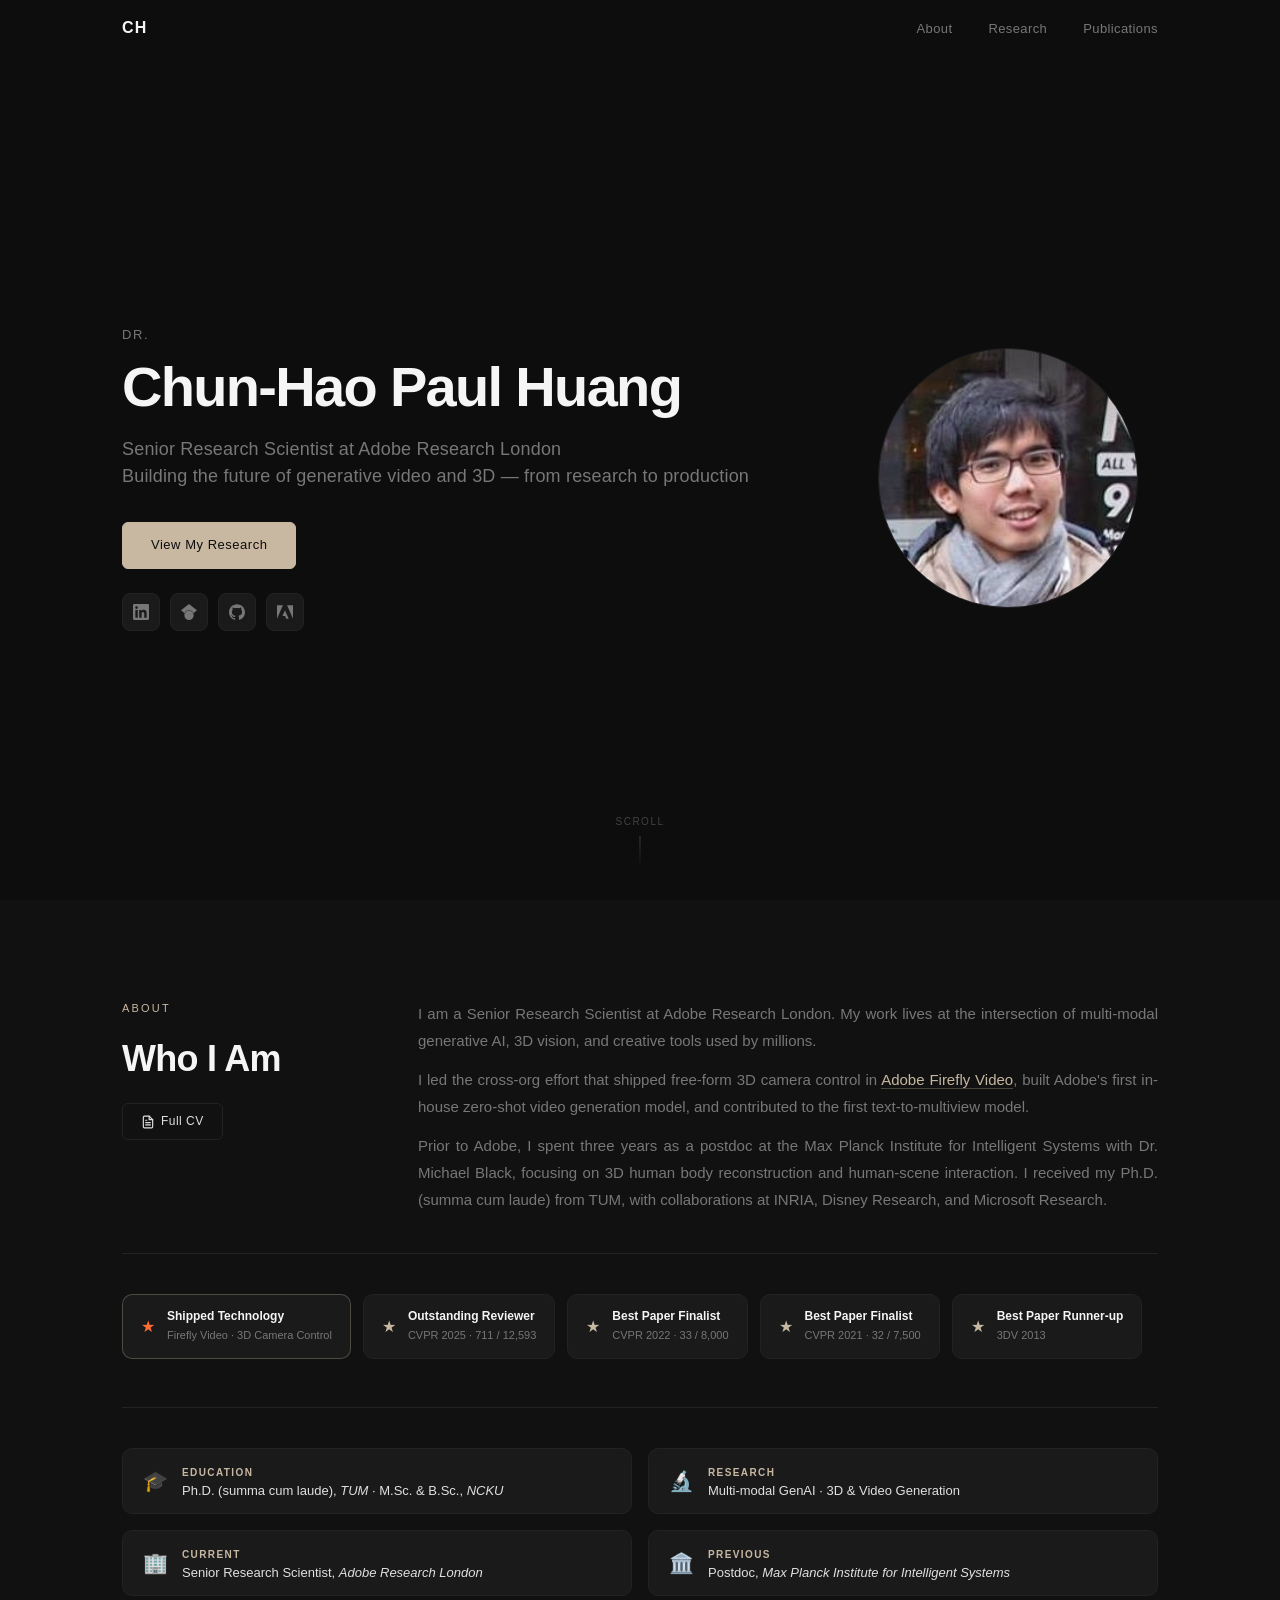
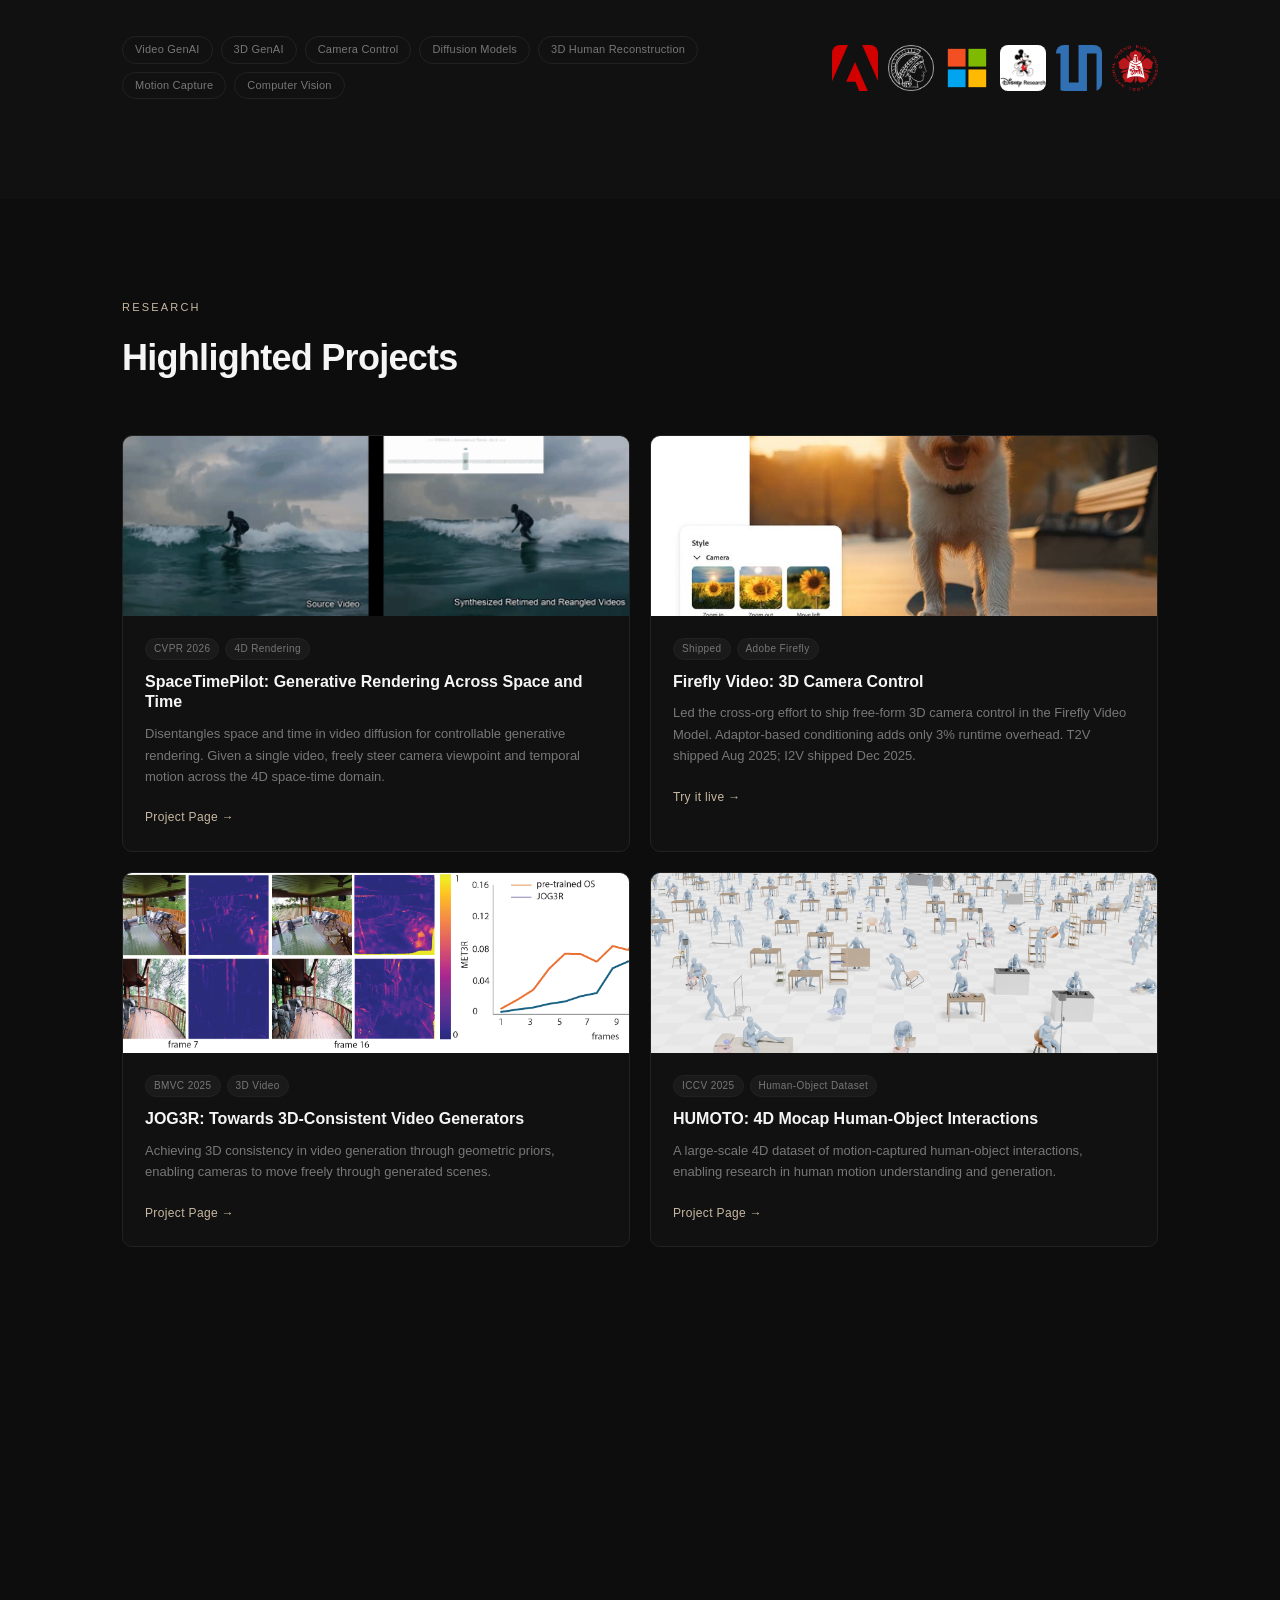
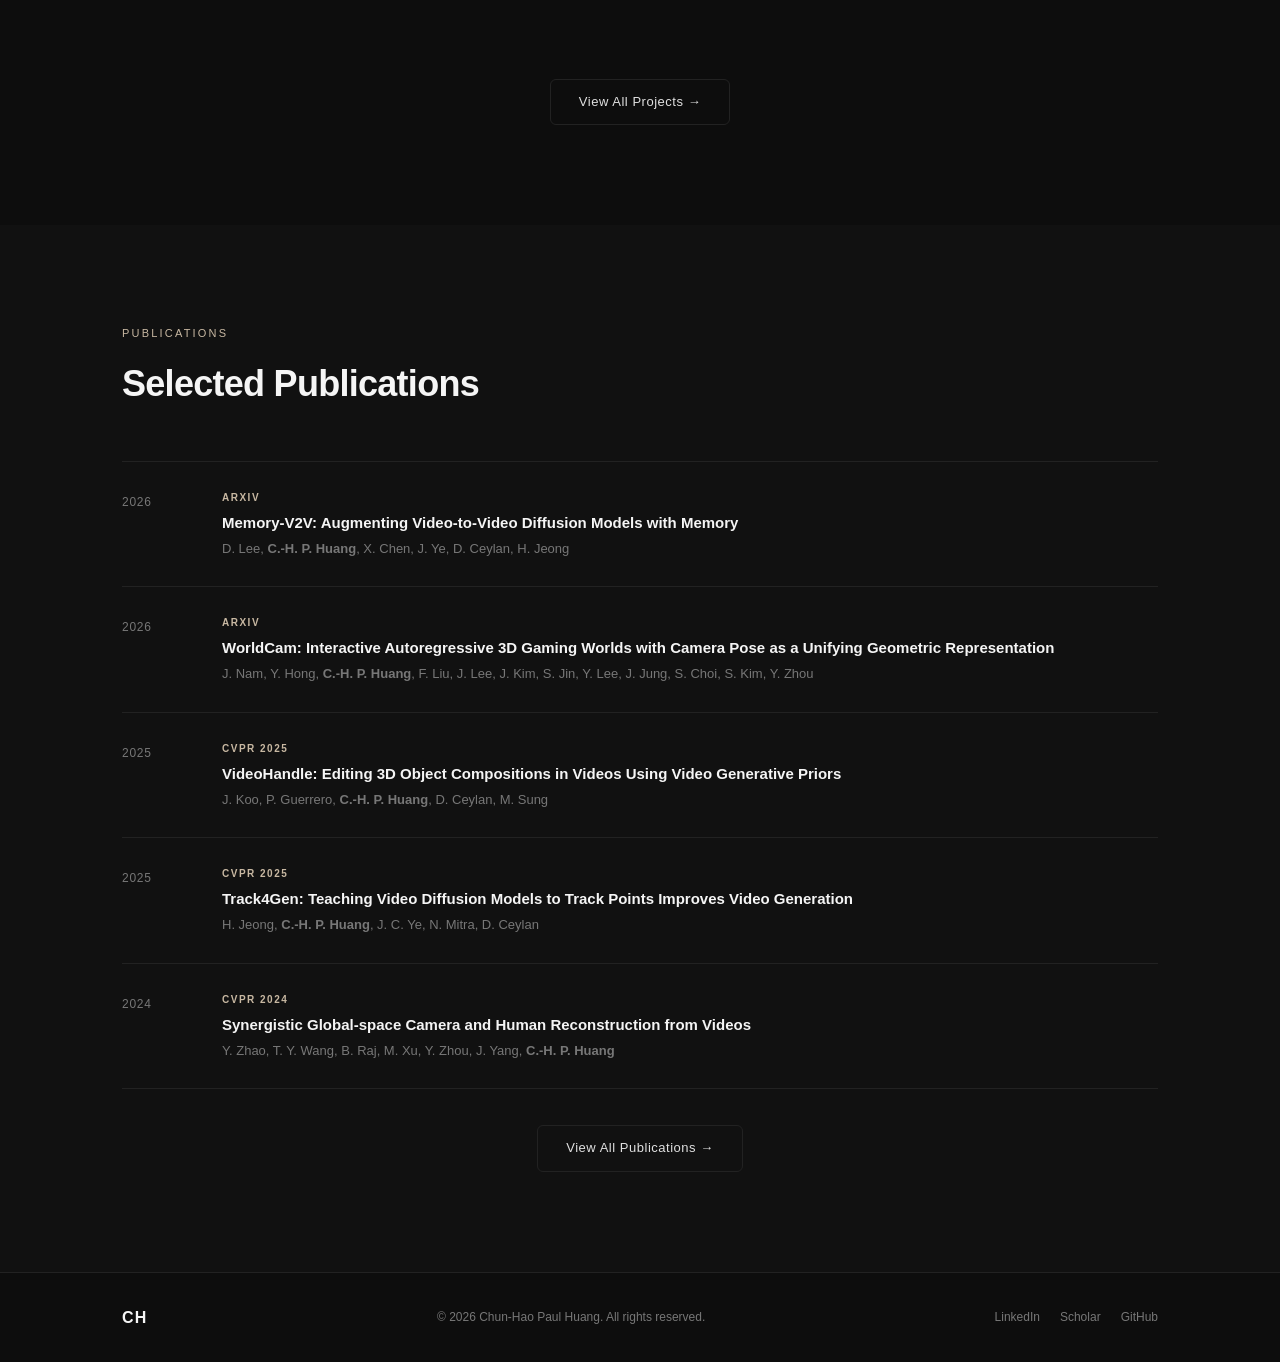
==== index.html @ 66400b54 "Initial commit: personal academic website Static HTML/CSS/JS portfolio site with hero, about, resear" ====
<!DOCTYPE html>
<html lang="en">
<head>
  <meta charset="UTF-8" />
  <meta name="viewport" content="width=device-width, initial-scale=1.0" />
  <title>Dr. Chun-Hao Paul Huang</title>
  <link rel="stylesheet" href="style.css" />
</head>
<body>

  <!-- Navigation -->
  <nav id="navbar">
    <div class="nav-inner">
      <a href="#home" class="nav-logo">CH</a>
      <ul class="nav-links">
        <li><a href="#about">About</a></li>
        <li><a href="#research">Research</a></li>
        <li><a href="#publications">Publications</a></li>
      </ul>
      <button class="nav-toggle" aria-label="Toggle menu">&#9776;</button>
    </div>
  </nav>

  <!-- Hero -->
  <section id="home" class="hero">
    <div class="hero-content">
      <p class="hero-eyebrow">Dr.</p>
      <h1 class="hero-name">Chun-Hao Paul Huang</h1>
      <p class="hero-tagline">Senior Research Scientist at Adobe Research London<br>Building the future of generative video and 3D — from research to production</p>
      <div class="hero-actions">
        <a href="#research" class="btn btn-primary">View My Research</a>
      </div>
      <div class="hero-social">
        <a href="https://www.linkedin.com/in/paulchhuang/" target="_blank" class="social-btn" aria-label="LinkedIn">
          <svg viewBox="0 0 24 24" fill="currentColor" width="16" height="16"><path d="M20.447 20.452h-3.554v-5.569c0-1.328-.027-3.037-1.852-3.037-1.853 0-2.136 1.445-2.136 2.939v5.667H9.351V9h3.414v1.561h.046c.477-.9 1.637-1.85 3.37-1.85 3.601 0 4.267 2.37 4.267 5.455v6.286zM5.337 7.433a2.062 2.062 0 01-2.063-2.065 2.064 2.064 0 112.063 2.065zm1.782 13.019H3.555V9h3.564v11.452zM22.225 0H1.771C.792 0 0 .774 0 1.729v20.542C0 23.227.792 24 1.771 24h20.451C23.2 24 24 23.227 24 22.271V1.729C24 .774 23.2 0 22.222 0h.003z"/></svg>
        </a>
        <a href="https://scholar.google.com/citations?user=LphRgywAAAAJ&hl=en" target="_blank" class="social-btn" aria-label="Google Scholar">
          <svg viewBox="0 0 24 24" fill="currentColor" width="16" height="16"><path d="M5.242 13.769L0 9.5 12 0l12 9.5-5.242 4.269C17.548 11.249 14.978 9.5 12 9.5c-2.977 0-5.548 1.748-6.758 4.269zM12 10a7 7 0 100 14 7 7 0 000-14z"/></svg>
        </a>
        <a href="https://github.com/paulchhuang" target="_blank" class="social-btn" aria-label="GitHub">
          <svg viewBox="0 0 24 24" fill="currentColor" width="16" height="16"><path d="M12 .297c-6.63 0-12 5.373-12 12 0 5.303 3.438 9.8 8.205 11.385.6.113.82-.258.82-.577 0-.285-.01-1.04-.015-2.04-3.338.724-4.042-1.61-4.042-1.61C4.422 18.07 3.633 17.7 3.633 17.7c-1.087-.744.084-.729.084-.729 1.205.084 1.838 1.236 1.838 1.236 1.07 1.835 2.809 1.305 3.495.998.108-.776.417-1.305.76-1.605-2.665-.3-5.466-1.332-5.466-5.93 0-1.31.465-2.38 1.235-3.22-.135-.303-.54-1.523.105-3.176 0 0 1.005-.322 3.3 1.23.96-.267 1.98-.399 3-.405 1.02.006 2.04.138 3 .405 2.28-1.552 3.285-1.23 3.285-1.23.645 1.653.24 2.873.12 3.176.765.84 1.23 1.91 1.23 3.22 0 4.61-2.805 5.625-5.475 5.92.42.36.81 1.096.81 2.22 0 1.606-.015 2.896-.015 3.286 0 .315.21.69.825.57C20.565 22.092 24 17.592 24 12.297c0-6.627-5.373-12-12-12"/></svg>
        </a>
        <a href="https://research.adobe.com/person/paulchhuang/" target="_blank" class="social-btn" aria-label="Adobe Research">
          <svg viewBox="26 64 460 384" fill="currentColor" width="16" height="16"><path d="M26 64.3v383.3l170.6-383.3zm289.4 0 170.6 383.3V64.3zm-59.4 141.9h-.001l-74.77 164.8h78.56l30.65 76.7h72.87z"/></svg>
        </a>
      </div>
    </div>
    <div class="hero-visual">
      <div class="hero-avatar">
        <img src="assets/profile.jpeg" alt="Chun-Hao Paul Huang" />
      </div>
    </div>
    <div class="hero-scroll-hint">
      <span>Scroll</span>
      <div class="scroll-line"></div>
    </div>
  </section>

  <!-- About -->
  <section id="about" class="about section">
    <div class="container">

      <!-- Top: heading + bio -->
      <div class="about-header">
        <div class="about-heading">
          <div class="section-label">About</div>
          <h2>Who I Am</h2>
          <a href="https://www.dropbox.com/scl/fi/fchpyfopq9tzax4kgunmq/resume.pdf?rlkey=mzsay58i7edt15up5tqtnuyz5&e=1&st=39wzai39&dl=0" target="_blank" class="btn btn-outline btn-sm">
            <svg viewBox="0 0 24 24" fill="none" stroke="currentColor" stroke-width="2" stroke-linecap="round" stroke-linejoin="round" width="14" height="14"><path d="M14 2H6a2 2 0 00-2 2v16a2 2 0 002 2h12a2 2 0 002-2V8z"/><polyline points="14 2 14 8 20 8"/><line x1="16" y1="13" x2="8" y2="13"/><line x1="16" y1="17" x2="8" y2="17"/><polyline points="10 9 9 9 8 9"/></svg>
            Full CV
          </a>
        </div>
        <div class="about-bio">
          <p>
            I am a Senior Research Scientist at Adobe Research London.
            My work lives at the intersection of multi-modal generative AI, 3D vision,
            and creative tools used by millions.
          </p>
          <p>
            I led the cross-org effort that shipped free-form 3D camera control in
            <a href="https://www.adobe.com/products/firefly/features/image-to-video.html" target="_blank">Adobe Firefly Video</a>,
            built Adobe's first in-house zero-shot video generation model, and
            contributed to the first text-to-multiview model.
          </p>
          <p>
            Prior to Adobe, I spent three years as a postdoc at the Max Planck Institute
            for Intelligent Systems with Dr. Michael Black, focusing on 3D human body
            reconstruction and human-scene interaction. I received my Ph.D. (summa cum laude)
            from TUM, with collaborations at INRIA, Disney Research, and Microsoft Research.
          </p>
        </div>
      </div>

      <div class="about-divider"></div>

      <!-- Awards -->
      <div class="awards-row">
        <div class="award-item award-shipped">
          <span class="award-icon">&#9733;</span>
          <div>
            <div class="award-title">Shipped Technology</div>
            <div class="award-detail">Firefly Video &middot; 3D Camera Control</div>
          </div>
        </div>
        <div class="award-item">
          <span class="award-icon">&#9733;</span>
          <div>
            <div class="award-title">Outstanding Reviewer</div>
            <div class="award-detail">CVPR 2025 &middot; 711 / 12,593</div>
          </div>
        </div>
        <div class="award-item">
          <span class="award-icon">&#9733;</span>
          <div>
            <div class="award-title">Best Paper Finalist</div>
            <div class="award-detail">CVPR 2022 &middot; 33 / 8,000</div>
          </div>
        </div>
        <div class="award-item">
          <span class="award-icon">&#9733;</span>
          <div>
            <div class="award-title">Best Paper Finalist</div>
            <div class="award-detail">CVPR 2021 &middot; 32 / 7,500</div>
          </div>
        </div>
        <div class="award-item">
          <span class="award-icon">&#9733;</span>
          <div>
            <div class="award-title">Best Paper Runner-up</div>
            <div class="award-detail">3DV 2013</div>
          </div>
        </div>
      </div>

      <div class="about-divider"></div>

      <!-- Detail cards -->
      <div class="about-details-grid">
        <div class="detail-card">
          <span class="detail-icon">🎓</span>
          <div>
            <div class="detail-title">Education</div>
            <div class="detail-body">Ph.D. (summa cum laude), <em>TUM</em> &middot; M.Sc. &amp; B.Sc., <em>NCKU</em></div>
          </div>
        </div>
        <div class="detail-card">
          <span class="detail-icon">🔬</span>
          <div>
            <div class="detail-title">Research</div>
            <div class="detail-body">Multi-modal GenAI &middot; 3D &amp; Video Generation</div>
          </div>
        </div>
        <div class="detail-card">
          <span class="detail-icon">🏢</span>
          <div>
            <div class="detail-title">Current</div>
            <div class="detail-body">Senior Research Scientist, <em>Adobe Research London</em></div>
          </div>
        </div>
        <div class="detail-card">
          <span class="detail-icon">🏛️</span>
          <div>
            <div class="detail-title">Previous</div>
            <div class="detail-body">Postdoc, <em>Max Planck Institute for Intelligent Systems</em></div>
          </div>
        </div>
      </div>

      <!-- Bottom: tags + logos -->
      <div class="about-footer">
        <div class="about-tags">
          <span class="tag">Video GenAI</span>
          <span class="tag">3D GenAI</span>
          <span class="tag">Camera Control</span>
          <span class="tag">Diffusion Models</span>
          <span class="tag">3D Human Reconstruction</span>
          <span class="tag">Motion Capture</span>
          <span class="tag">Computer Vision</span>
        </div>
        <div class="affiliations-row">
          <a href="https://research.adobe.com/" target="_blank" class="affiliation-logo"><img src="assets/logos/adobe.svg" alt="Adobe" /></a>
          <a href="https://is.mpg.de/" target="_blank" class="affiliation-logo"><img src="assets/logos/mpi.png" alt="Max Planck Institute" /></a>
          <a href="https://www.microsoft.com/en-us/research/" target="_blank" class="affiliation-logo"><img src="assets/logos/microsoft.svg" alt="Microsoft" /></a>
          <a href="https://studios.disneyresearch.com/" target="_blank" class="affiliation-logo"><img src="assets/logos/disney.avif" alt="Disney Research" /></a>
          <a href="https://www.tum.de/en/" target="_blank" class="affiliation-logo"><img src="assets/logos/tum.svg" alt="TUM" /></a>
          <a href="https://web.ncku.edu.tw/" target="_blank" class="affiliation-logo"><img src="assets/logos/ncku.png" alt="NCKU" /></a>
        </div>
      </div>

    </div>
  </section>

  <!-- Research -->
  <section id="research" class="research section">
    <div class="container">
      <div class="section-label">Research</div>
      <h2>Highlighted Projects</h2>
      <div class="projects-grid">

        <article class="project-card">
          <div class="project-image">
            <img src="assets/projects/spacetimepilot.gif" alt="SpaceTimePilot" />
          </div>
          <div class="project-body">
            <div class="project-tags">
              <span class="tag-sm">CVPR 2026</span>
              <span class="tag-sm">4D Rendering</span>
            </div>
            <h3>SpaceTimePilot: Generative Rendering Across Space and Time</h3>
            <p>Disentangles space and time in video diffusion for controllable generative rendering. Given a single video, freely steer camera viewpoint and temporal motion across the 4D space-time domain.</p>
            <a href="https://zheninghuang.github.io/Space-Time-Pilot/" class="project-link" target="_blank">Project Page →</a>
          </div>
        </article>

        <article class="project-card">
          <div class="project-image">
            <img src="assets/projects/firefly.jpg" alt="Firefly Video 3D Camera Control" />
          </div>
          <div class="project-body">
            <div class="project-tags">
              <span class="tag-sm">Shipped</span>
              <span class="tag-sm">Adobe Firefly</span>
            </div>
            <h3>Firefly Video: 3D Camera Control</h3>
            <p>Led the cross-org effort to ship free-form 3D camera control in the Firefly Video Model. Adaptor-based conditioning adds only 3% runtime overhead. T2V shipped Aug 2025; I2V shipped Dec 2025.</p>
            <a href="https://www.adobe.com/products/firefly/features/image-to-video.html" class="project-link" target="_blank">Try it live →</a>
          </div>
        </article>

        <article class="project-card">
          <div class="project-image">
            <img src="assets/projects/jog3r.png" alt="JOG3R" />
          </div>
          <div class="project-body">
            <div class="project-tags">
              <span class="tag-sm">BMVC 2025</span>
              <span class="tag-sm">3D Video</span>
            </div>
            <h3>JOG3R: Towards 3D-Consistent Video Generators</h3>
            <p>Achieving 3D consistency in video generation through geometric priors, enabling cameras to move freely through generated scenes.</p>
            <a href="https://paulchhuang.github.io/jog3rwebsite/" class="project-link" target="_blank">Project Page →</a>
          </div>
        </article>

        <article class="project-card">
          <div class="project-image">
            <img src="assets/projects/humoto.png" alt="HUMOTO" />
          </div>
          <div class="project-body">
            <div class="project-tags">
              <span class="tag-sm">ICCV 2025</span>
              <span class="tag-sm">Human-Object Dataset</span>
            </div>
            <h3>HUMOTO: 4D Mocap Human-Object Interactions</h3>
            <p>A large-scale 4D dataset of motion-captured human-object interactions, enabling research in human motion understanding and generation.</p>
            <a href="https://jiaxin-lu.github.io/humoto/" class="project-link" target="_blank">Project Page →</a>
          </div>
        </article>

        <article class="project-card">
          <div class="project-image">
            <img src="assets/projects/pix2video_2.gif" alt="Pix2Video" />
          </div>
          <div class="project-body">
            <div class="project-tags">
              <span class="tag-sm">ICCV 2023</span>
              <span class="tag-sm">Video Editing</span>
            </div>
            <h3>Pix2Video: Video Editing using Image Diffusion</h3>
            <p>Repurposes pretrained image diffusion models for zero-shot video editing, enabling consistent frame-to-frame style and content manipulation.</p>
            <a href="https://duyguceylan.github.io/pix2video.github.io/" class="project-link" target="_blank">Project Page →</a>
          </div>
        </article>

        <article class="project-card">
          <div class="project-image">
            <img src="assets/projects/rich_2.gif" alt="RICH" />
          </div>
          <div class="project-body">
            <div class="project-tags">
              <span class="tag-sm">CVPR 2022</span>
              <span class="tag-sm">Human-Scene</span>
            </div>
            <h3>RICH: Capturing Dense Human-Scene Contact</h3>
            <p>A dataset with videos of people in natural scenarios paired with ground-truth 3D body pose/shape and 3D scene scans for dense human-scene contact labeling.</p>
            <a href="https://rich.is.tue.mpg.de/" class="project-link" target="_blank">Project Page →</a>
          </div>
        </article>

      </div>
      <div class="pub-footer">
        <a href="projects.html" class="btn btn-outline">View All Projects →</a>
      </div>
    </div>
  </section>

  <!-- Publications -->
  <section id="publications" class="publications section">
    <div class="container">
      <div class="section-label">Publications</div>
      <h2>Selected Publications</h2>
      <div id="pub-list" class="pub-list"></div>
      <div class="pub-footer">
        <a href="publications.html" class="btn btn-outline">View All Publications →</a>
      </div>
    </div>
  </section>

  <!-- Footer -->
  <footer class="footer">
    <div class="container">
      <div class="footer-inner">
        <div class="footer-logo">CH</div>
        <p class="footer-copy">&copy; 2026 Chun-Hao Paul Huang. All rights reserved.</p>
        <div class="footer-social">
          <a href="https://www.linkedin.com/in/paulchhuang/" target="_blank">LinkedIn</a>
          <a href="https://scholar.google.com/citations?user=LphRgywAAAAJ&hl=en" target="_blank">Scholar</a>
          <a href="https://github.com/paulchhuang" target="_blank">GitHub</a>
        </div>
      </div>
    </div>
  </footer>

  <script src="script.js"></script>
</body>
</html>
---- style.css ----
/* ===== Reset & Base ===== */
*, *::before, *::after { box-sizing: border-box; margin: 0; padding: 0; }

:root {
  --bg: #0d0d0d;
  --bg2: #111111;
  --bg3: #1a1a1a;
  --border: #222;
  --text: #e0e0e0;
  --text-muted: #777;
  --accent: #c8b8a2;
  --accent2: #a09080;
  --white: #f5f5f5;
  --font: 'Helvetica Neue', Helvetica, Arial, sans-serif;
  --nav-h: 56px;
  --radius: 10px;
  --transition: 0.35s cubic-bezier(0.25, 0.46, 0.45, 0.94);
}

html { scroll-behavior: smooth; }

body {
  font-family: var(--font);
  background: var(--bg);
  color: var(--text);
  line-height: 1.6;
  overflow-x: hidden;
  -webkit-font-smoothing: antialiased;
}

a { color: inherit; text-decoration: none; }
img { max-width: 100%; display: block; }

.container {
  max-width: 1100px;
  margin: 0 auto;
  padding: 0 32px;
}

.section { padding: 100px 0; }

.section-label {
  font-size: 11px;
  letter-spacing: 0.2em;
  text-transform: uppercase;
  color: var(--accent);
  margin-bottom: 12px;
  font-weight: 500;
}

/* ===== Navigation ===== */
#navbar {
  position: fixed;
  top: 0; left: 0; right: 0;
  z-index: 1000;
  height: var(--nav-h);
  transition: background 0.4s ease, box-shadow 0.4s ease;
}

#navbar.scrolled {
  background: rgba(13, 13, 13, 0.88);
  backdrop-filter: blur(16px);
  -webkit-backdrop-filter: blur(16px);
  box-shadow: 0 1px 0 var(--border);
}

.nav-inner {
  max-width: 1100px;
  margin: 0 auto;
  padding: 0 32px;
  height: 100%;
  display: flex;
  align-items: center;
  justify-content: space-between;
}

.nav-logo {
  font-size: 16px;
  font-weight: 700;
  letter-spacing: 0.08em;
  color: var(--white);
}

.nav-links {
  list-style: none;
  display: flex;
  gap: 36px;
}

.nav-links a {
  font-size: 13px;
  color: var(--text-muted);
  font-weight: 400;
  letter-spacing: 0.03em;
  transition: color var(--transition);
}

.nav-links a:hover { color: var(--white); }

.nav-toggle {
  display: none;
  background: none;
  border: none;
  color: var(--white);
  font-size: 20px;
  cursor: pointer;
}

/* ===== Hero ===== */
.hero {
  min-height: 100vh;
  display: flex;
  align-items: center;
  padding: var(--nav-h) 32px 0;
  max-width: 1100px;
  margin: 0 auto;
  gap: 56px;
  position: relative;
}

.hero-content { flex: 1; }

.hero-eyebrow {
  font-size: 13px;
  color: var(--text-muted);
  letter-spacing: 0.12em;
  text-transform: uppercase;
  margin-bottom: 12px;
}

.hero-name {
  font-size: clamp(34px, 4.5vw, 56px);
  font-weight: 700;
  line-height: 1.05;
  letter-spacing: -0.03em;
  color: var(--white);
  margin-bottom: 20px;
  white-space: nowrap;
}

.hero-tagline {
  font-size: 18px;
  color: var(--text-muted);
  margin-bottom: 32px;
  font-weight: 300;
  letter-spacing: 0.01em;
  line-height: 1.5;
}

.hero-actions {
  display: flex;
  gap: 12px;
  flex-wrap: wrap;
  margin-bottom: 24px;
}

/* ===== Buttons ===== */
.btn {
  display: inline-flex;
  align-items: center;
  gap: 6px;
  padding: 12px 28px;
  border-radius: 6px;
  font-size: 13px;
  font-weight: 500;
  letter-spacing: 0.04em;
  cursor: pointer;
  transition: all var(--transition);
  border: 1px solid transparent;
}

.btn-primary {
  background: var(--accent);
  color: var(--bg);
  border-color: var(--accent);
}

.btn-primary:hover {
  background: var(--white);
  border-color: var(--white);
}

.btn-outline {
  background: transparent;
  color: var(--text);
  border-color: var(--border);
}

.btn-outline:hover {
  border-color: var(--text-muted);
  color: var(--white);
}

.btn-sm {
  padding: 8px 18px;
  font-size: 12px;
  margin-top: 16px;
}

/* ===== Hero Social ===== */
.hero-social {
  display: flex;
  gap: 10px;
}

.social-btn {
  width: 38px;
  height: 38px;
  display: flex;
  align-items: center;
  justify-content: center;
  border-radius: 8px;
  background: var(--bg3);
  border: 1px solid var(--border);
  color: var(--text-muted);
  transition: all var(--transition);
}

.social-btn:hover {
  color: var(--white);
  border-color: var(--accent2);
  transform: translateY(-2px);
}

/* ===== Hero Visual ===== */
.hero-visual {
  flex: 0 0 300px;
  display: flex;
  justify-content: center;
}

.hero-avatar {
  width: 260px;
  height: 260px;
  border-radius: 50%;
  background: var(--bg3);
  border: 1px solid var(--border);
  overflow: hidden;
  display: flex;
  align-items: center;
  justify-content: center;
}

.hero-avatar img {
  width: 100%;
  height: 100%;
  object-fit: cover;
}

/* ===== Scroll Hint ===== */
.hero-scroll-hint {
  position: absolute;
  bottom: 32px;
  left: 50%;
  transform: translateX(-50%);
  display: flex;
  flex-direction: column;
  align-items: center;
  gap: 6px;
  color: var(--text-muted);
  font-size: 10px;
  letter-spacing: 0.15em;
  text-transform: uppercase;
  opacity: 0.5;
}

.scroll-line {
  width: 1px;
  height: 32px;
  background: linear-gradient(to bottom, var(--text-muted), transparent);
  animation: scrollPulse 2.5s ease-in-out infinite;
}

@keyframes scrollPulse {
  0%, 100% { opacity: 0.3; }
  50% { opacity: 1; }
}

/* ===== About ===== */
.about { background: var(--bg2); }

.about-header {
  display: grid;
  grid-template-columns: 240px 1fr;
  gap: 56px;
  align-items: start;
}

.about-heading h2 {
  font-size: 36px;
  font-weight: 700;
  letter-spacing: -0.02em;
  color: var(--white);
  margin-top: 4px;
}

.about-bio p {
  color: var(--text-muted);
  font-size: 15px;
  line-height: 1.8;
  margin-bottom: 12px;
  text-align: justify;
}

.about-bio p:last-child { margin-bottom: 0; }

.about-bio a {
  color: var(--accent);
  border-bottom: 1px solid rgba(200, 184, 162, 0.3);
  transition: border-color var(--transition);
}

.about-bio a:hover { border-color: var(--accent); }

/* Divider */
.about-divider {
  height: 1px;
  background: var(--border);
  margin: 40px 0;
}

/* ===== Awards ===== */
.awards-row {
  display: flex;
  gap: 12px;
  overflow-x: auto;
  padding-bottom: 8px;
  scroll-snap-type: x mandatory;
  -webkit-overflow-scrolling: touch;
}

.awards-row::-webkit-scrollbar {
  height: 3px;
}

.awards-row::-webkit-scrollbar-track {
  background: var(--border);
  border-radius: 3px;
}

.awards-row::-webkit-scrollbar-thumb {
  background: var(--accent2);
  border-radius: 3px;
}

.award-item {
  display: flex;
  align-items: center;
  gap: 12px;
  padding: 14px 18px;
  background: var(--bg3);
  border: 1px solid var(--border);
  border-radius: var(--radius);
  transition: border-color var(--transition);
  flex-shrink: 0;
  scroll-snap-align: start;
  white-space: nowrap;
}

.award-item:hover { border-color: var(--accent2); }

.award-shipped {
  border-color: rgba(200, 184, 162, 0.3);
}

.award-shipped .award-icon {
  color: #ff6b35;
}

.award-icon {
  color: var(--accent);
  font-size: 16px;
  flex-shrink: 0;
}

.award-title {
  font-size: 12px;
  font-weight: 600;
  color: var(--white);
  line-height: 1.3;
}

.award-detail {
  font-size: 11px;
  color: var(--text-muted);
  margin-top: 2px;
}

/* ===== Detail Cards ===== */
.about-details-grid {
  display: grid;
  grid-template-columns: repeat(2, 1fr);
  gap: 16px;
}

.detail-card {
  display: flex;
  align-items: center;
  gap: 14px;
  padding: 16px 20px;
  background: var(--bg3);
  border: 1px solid var(--border);
  border-radius: var(--radius);
}

.detail-icon {
  font-size: 20px;
  line-height: 1;
  flex-shrink: 0;
}

.detail-title {
  font-size: 10px;
  letter-spacing: 0.14em;
  text-transform: uppercase;
  color: var(--accent);
  margin-bottom: 3px;
  font-weight: 600;
}

.detail-body {
  font-size: 13px;
  color: var(--text);
  line-height: 1;
  white-space: nowrap;
}

/* ===== About Footer ===== */
.about-footer {
  display: flex;
  align-items: center;
  justify-content: space-between;
  gap: 40px;
  margin-top: 40px;
}

.about-tags {
  display: flex;
  flex-wrap: wrap;
  gap: 8px;
  flex: 1;
}

.tag {
  padding: 4px 12px;
  border: 1px solid var(--border);
  border-radius: 100px;
  font-size: 11px;
  color: var(--text-muted);
  letter-spacing: 0.02em;
}

.affiliations-row {
  display: flex;
  flex-wrap: nowrap;
  gap: 10px;
  align-items: center;
  flex-shrink: 0;
}

.affiliation-logo {
  display: flex;
  align-items: center;
  justify-content: center;
  width: 46px;
  height: 46px;
  flex-shrink: 0;
  border-radius: 8px;
  overflow: hidden;
  transition: all var(--transition);
}

.affiliation-logo:hover {
  transform: translateY(-2px);
  box-shadow: 0 4px 12px rgba(0, 0, 0, 0.3);
}

.affiliation-logo img {
  width: 100%;
  height: 100%;
  object-fit: cover;
}

/* ===== Research ===== */
.research h2 {
  font-size: 36px;
  font-weight: 700;
  letter-spacing: -0.02em;
  margin-bottom: 48px;
  color: var(--white);
}

.projects-grid {
  display: grid;
  grid-template-columns: repeat(2, 1fr);
  gap: 20px;
}

.project-card {
  background: var(--bg2);
  border: 1px solid var(--border);
  border-radius: var(--radius);
  overflow: hidden;
  transition: transform var(--transition), border-color var(--transition), box-shadow var(--transition);
}

.project-card:hover {
  transform: translateY(-3px);
  border-color: var(--accent2);
  box-shadow: 0 8px 24px rgba(0, 0, 0, 0.2);
}

.project-image {
  height: 180px;
  overflow: hidden;
  background: var(--bg3);
}

.project-image img {
  width: 100%;
  height: 100%;
  object-fit: cover;
  transition: transform 0.4s ease;
}

.project-card:hover .project-image img {
  transform: scale(1.04);
}

.project-body { padding: 22px; }

.project-tags {
  display: flex;
  gap: 6px;
  margin-bottom: 12px;
}

.tag-sm {
  padding: 2px 8px;
  background: var(--bg3);
  border: 1px solid var(--border);
  border-radius: 100px;
  font-size: 10px;
  color: var(--text-muted);
  letter-spacing: 0.04em;
}

.project-body h3 {
  font-size: 16px;
  font-weight: 600;
  margin-bottom: 10px;
  color: var(--white);
  line-height: 1.3;
}

.project-body p {
  font-size: 13px;
  color: var(--text-muted);
  line-height: 1.65;
  margin-bottom: 16px;
}

.project-link {
  font-size: 12px;
  color: var(--accent);
  font-weight: 500;
  letter-spacing: 0.03em;
  transition: color var(--transition);
}

.project-link:hover { color: var(--white); }

/* ===== Publications ===== */
.publications { background: var(--bg2); }

.publications h2 {
  font-size: 36px;
  font-weight: 700;
  letter-spacing: -0.02em;
  margin-bottom: 48px;
  color: var(--white);
}

.pub-list {
  display: flex;
  flex-direction: column;
}

.pub-item {
  display: grid;
  grid-template-columns: 72px 1fr;
  gap: 28px;
  padding: 28px 0;
  border-bottom: 1px solid var(--border);
}

.pub-item:first-child { border-top: 1px solid var(--border); }

.pub-year {
  font-size: 12px;
  color: var(--text-muted);
  font-weight: 500;
  padding-top: 3px;
  letter-spacing: 0.06em;
}

.pub-venue {
  font-size: 10px;
  letter-spacing: 0.15em;
  text-transform: uppercase;
  color: var(--accent);
  margin-bottom: 6px;
  font-weight: 600;
}

.pub-content h4 {
  font-size: 15px;
  font-weight: 600;
  color: var(--white);
  line-height: 1.4;
  margin-bottom: 6px;
}

.pub-content h4 a {
  color: var(--white);
  transition: color var(--transition);
}

.pub-content h4 a:hover { color: var(--accent); }

.pub-authors {
  font-size: 13px;
  color: var(--text-muted);
  line-height: 1.5;
}

.pub-footer {
  margin-top: 36px;
  text-align: center;
}

.pub-badge {
  display: inline-block;
  background: rgba(200, 184, 162, 0.12);
  color: var(--accent);
  font-size: 9px;
  letter-spacing: 0.08em;
  padding: 2px 7px;
  border-radius: 3px;
  border: 1px solid rgba(200, 184, 162, 0.25);
  margin-left: 6px;
  vertical-align: middle;
  text-transform: uppercase;
  font-weight: 600;
}

.pub-links {
  display: flex;
  gap: 14px;
  margin-top: 8px;
}

.pub-links a {
  font-size: 11px;
  letter-spacing: 0.08em;
  text-transform: uppercase;
  color: var(--accent);
  font-weight: 600;
  border-bottom: 1px solid transparent;
  transition: border-color var(--transition), color var(--transition);
  padding-bottom: 1px;
}

.pub-links a:hover {
  color: var(--white);
  border-color: var(--white);
}

/* ===== Footer ===== */
.footer {
  border-top: 1px solid var(--border);
  padding: 32px 0;
}

.footer-inner {
  display: flex;
  align-items: center;
  justify-content: space-between;
  flex-wrap: wrap;
  gap: 16px;
}

.footer-logo {
  font-size: 16px;
  font-weight: 700;
  letter-spacing: 0.08em;
  color: var(--white);
}

.footer-copy {
  font-size: 12px;
  color: var(--text-muted);
}

.footer-social {
  display: flex;
  gap: 20px;
}

.footer-social a {
  font-size: 12px;
  color: var(--text-muted);
  transition: color var(--transition);
}

.footer-social a:hover { color: var(--white); }

/* ===== Animations ===== */
.fade-in {
  opacity: 0;
  transform: translateY(20px);
  transition: opacity 0.5s ease, transform 0.5s ease;
}

.fade-in.visible {
  opacity: 1;
  transform: translateY(0);
}

/* ===== Responsive ===== */
@media (max-width: 900px) {
  .hero {
    flex-direction: column-reverse;
    text-align: center;
    padding-top: calc(var(--nav-h) + 32px);
    min-height: unset;
    padding-bottom: 64px;
  }
  .hero-visual { flex: unset; }
  .hero-actions { justify-content: center; }
  .hero-social { justify-content: center; }
  .hero-scroll-hint { display: none; }
  .about-header { grid-template-columns: 1fr; gap: 24px; }
  .about-details-grid { grid-template-columns: 1fr; }
  .about-footer { flex-direction: column; align-items: flex-start; }
  .projects-grid { grid-template-columns: 1fr; }
  .detail-body { white-space: normal; }
}

@media (max-width: 640px) {
  .section { padding: 64px 0; }
  .container { padding: 0 20px; }
  .nav-links { display: none; }
  .nav-links.open {
    display: flex;
    flex-direction: column;
    position: absolute;
    top: var(--nav-h);
    left: 0; right: 0;
    background: rgba(13, 13, 13, 0.96);
    backdrop-filter: blur(16px);
    border-bottom: 1px solid var(--border);
    padding: 16px 32px;
    gap: 16px;
  }
  .nav-toggle { display: block; }
  .pub-item { grid-template-columns: 1fr; gap: 6px; }
  .footer-inner { flex-direction: column; align-items: center; text-align: center; }
}
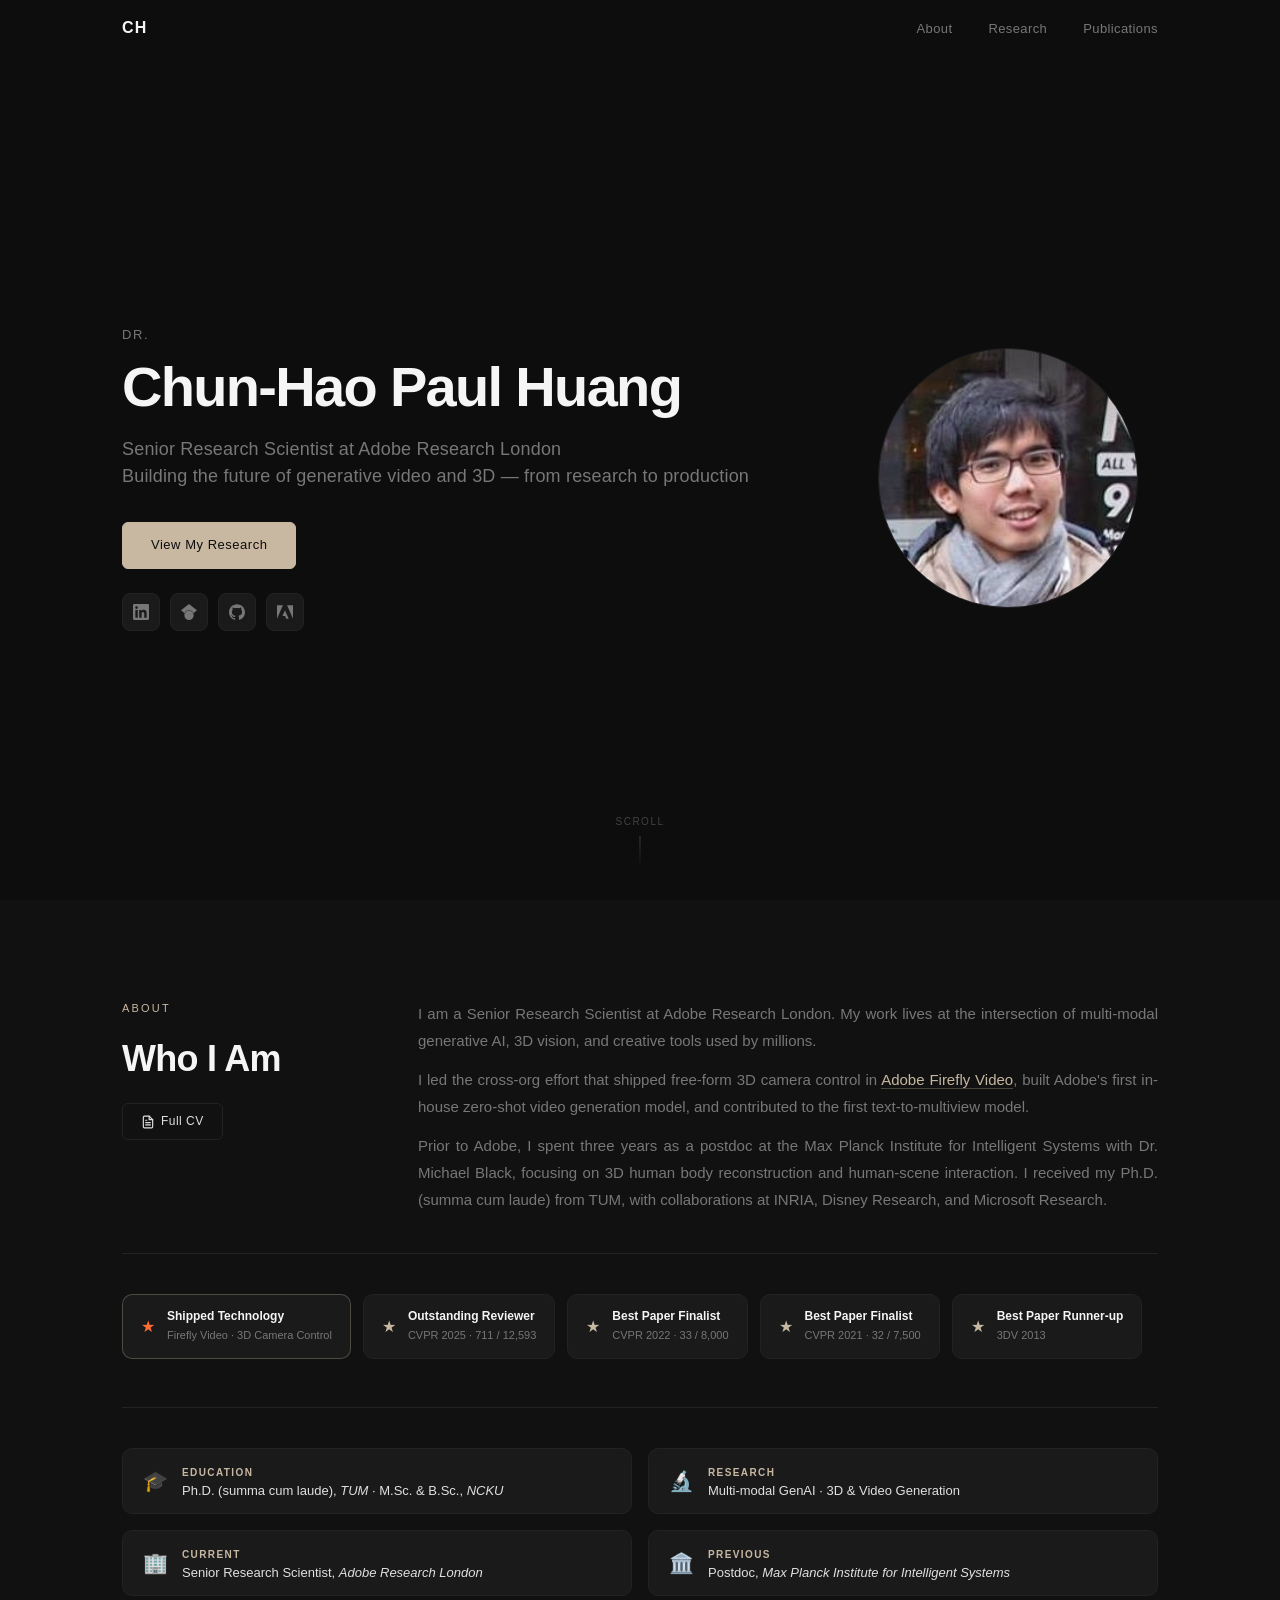
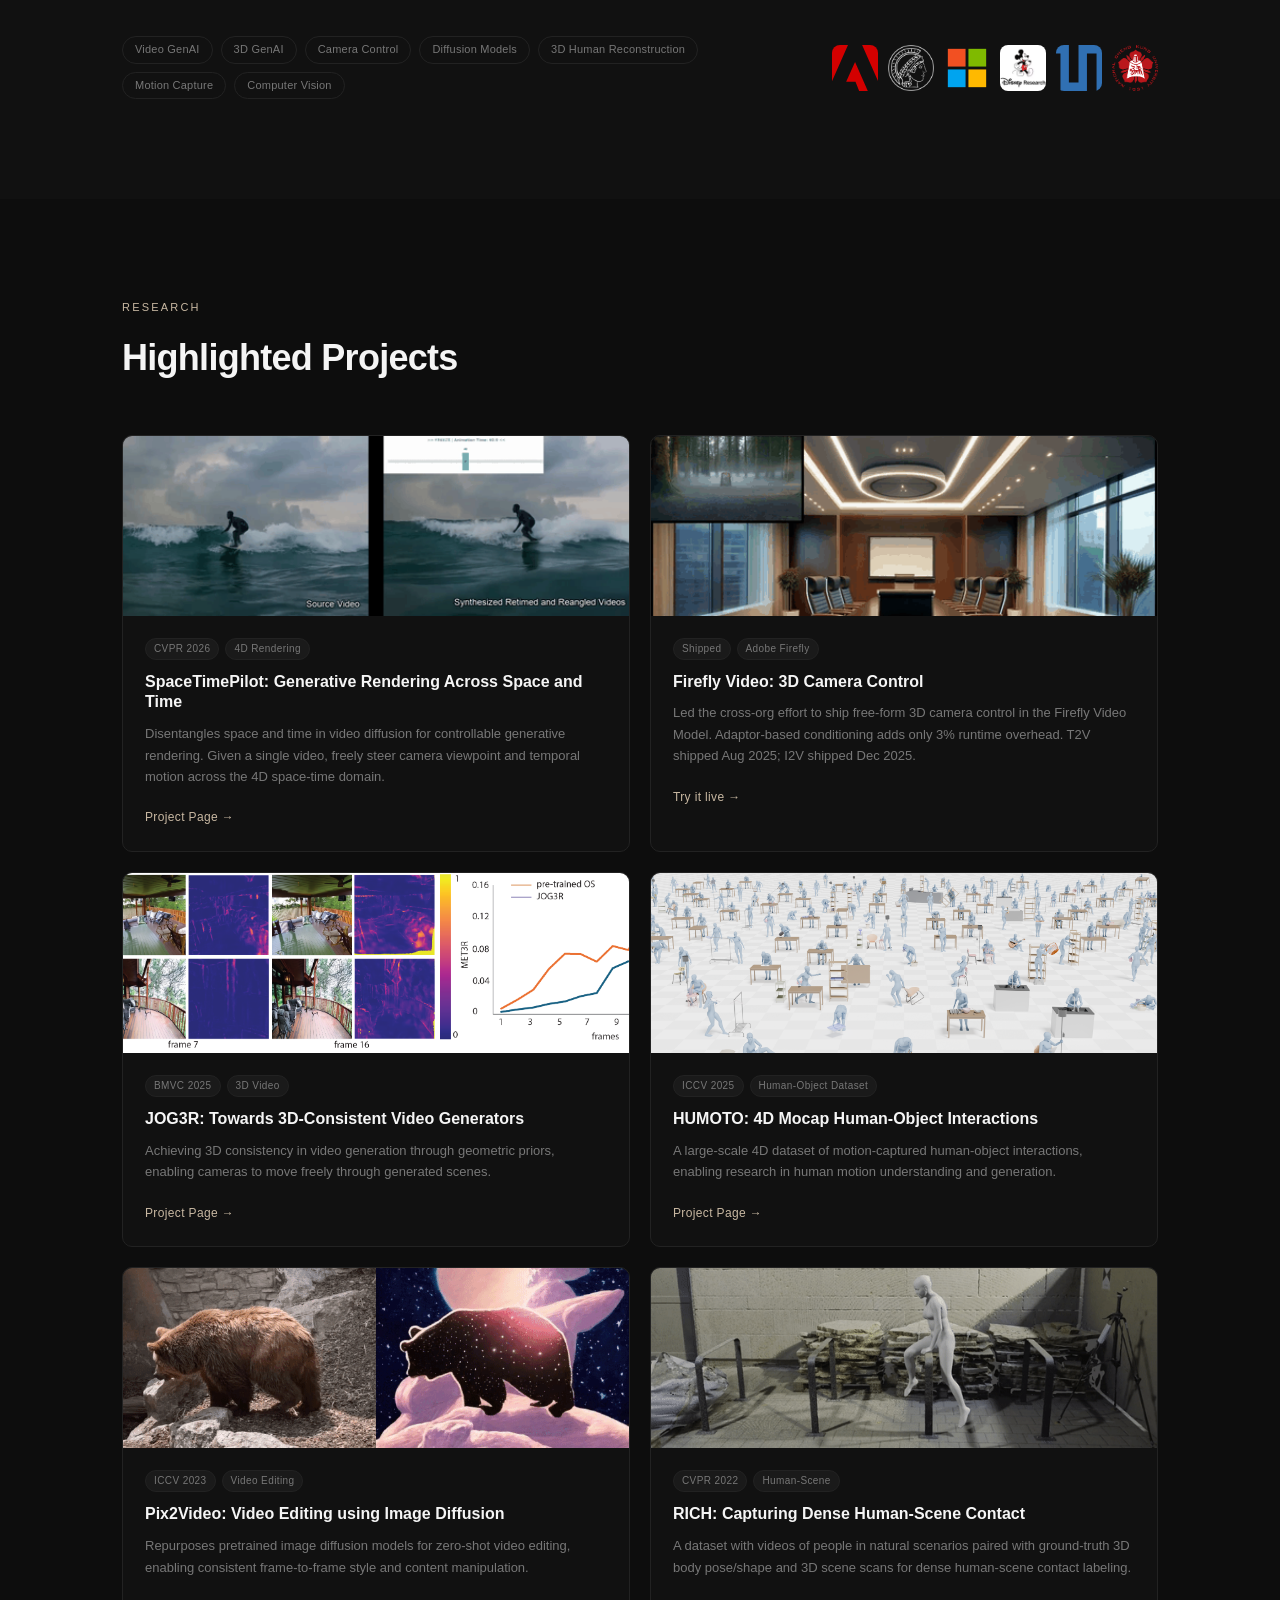
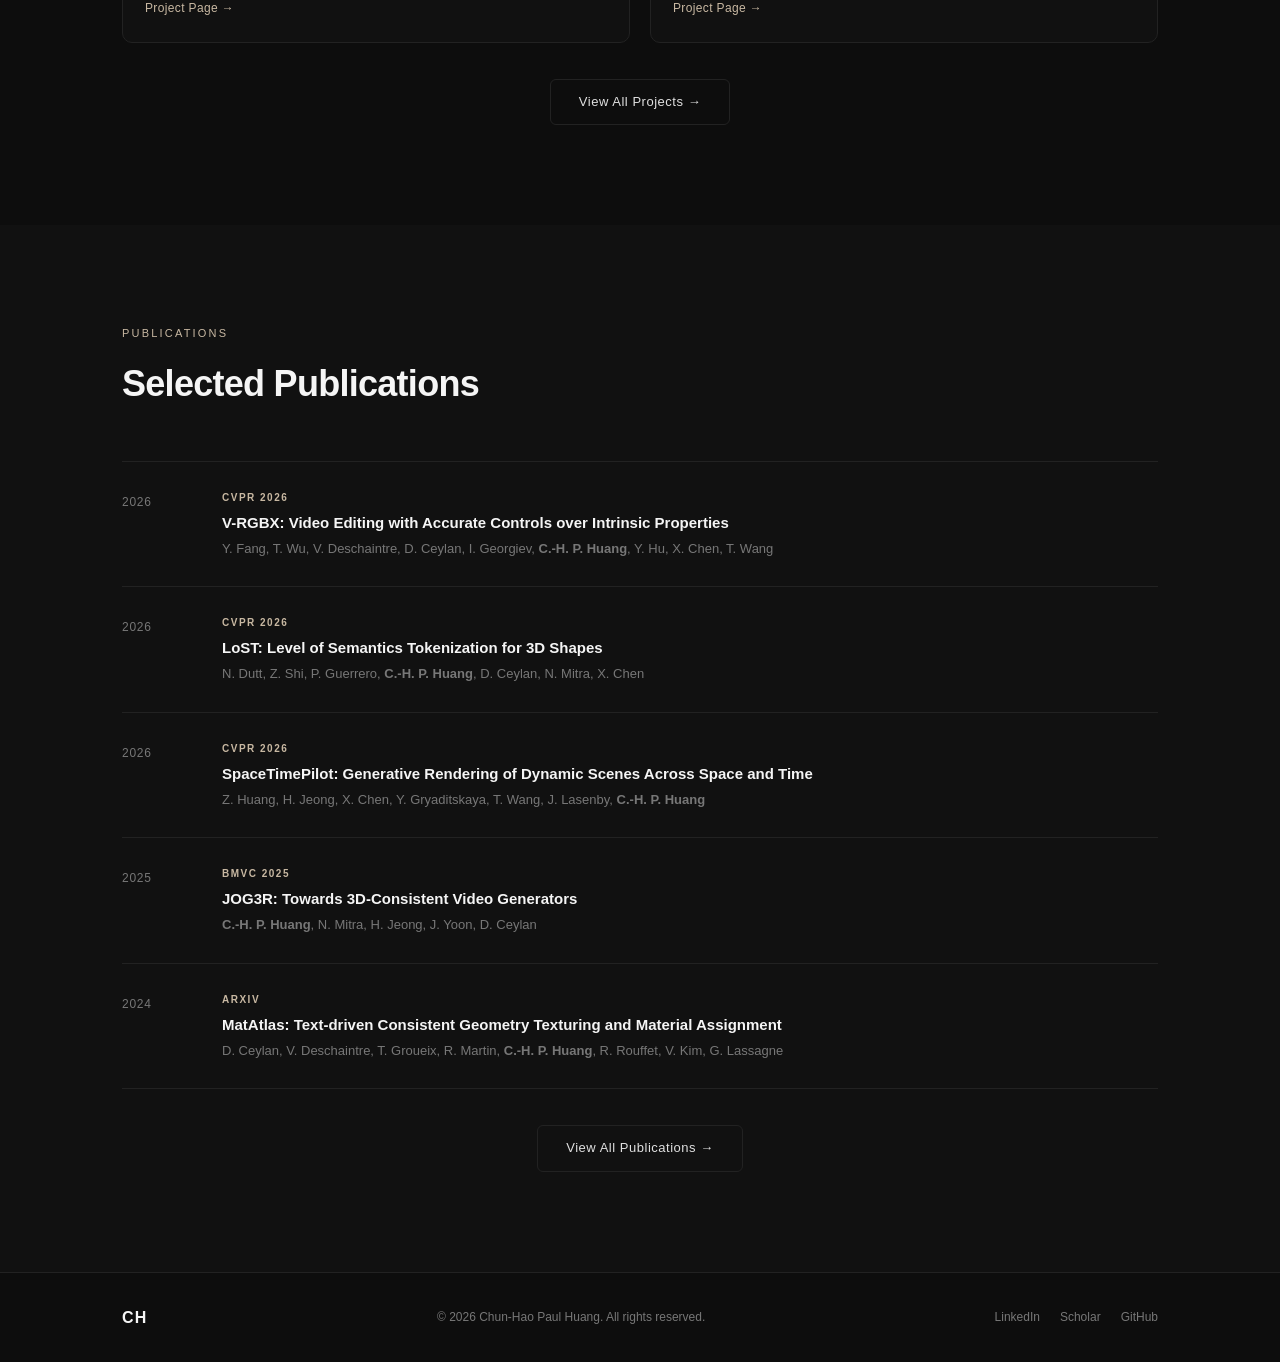
==== commit 19e78705: "Update project thumbnails and image positioning - Replace Firefly thumbnail with animated GIF from d" ====
--- a/index.html
+++ b/index.html
@@ -214,7 +214,7 @@
 
         <article class="project-card">
           <div class="project-image">
-            <img src="assets/projects/firefly.jpg" alt="Firefly Video 3D Camera Control" />
+            <img src="assets/projects/firefly.gif" alt="Firefly Video 3D Camera Control" />
           </div>
           <div class="project-body">
             <div class="project-tags">
@@ -259,7 +259,7 @@
 
         <article class="project-card">
           <div class="project-image">
-            <img src="assets/projects/pix2video_2.gif" alt="Pix2Video" />
+            <img src="assets/projects/pix2video_2.gif" alt="Pix2Video" style="object-position: center bottom;" />
           </div>
           <div class="project-body">
             <div class="project-tags">
@@ -274,7 +274,7 @@
 
         <article class="project-card">
           <div class="project-image">
-            <img src="assets/projects/rich_2.gif" alt="RICH" />
+            <img src="assets/projects/rich_2.gif" alt="RICH" style="object-position: center bottom;" />
           </div>
           <div class="project-body">
             <div class="project-tags">
--- a/style.css
+++ b/style.css
@@ -520,6 +520,7 @@
   width: 100%;
   height: 100%;
   object-fit: cover;
+  object-position: center top;
   transition: transform 0.4s ease;
 }
 
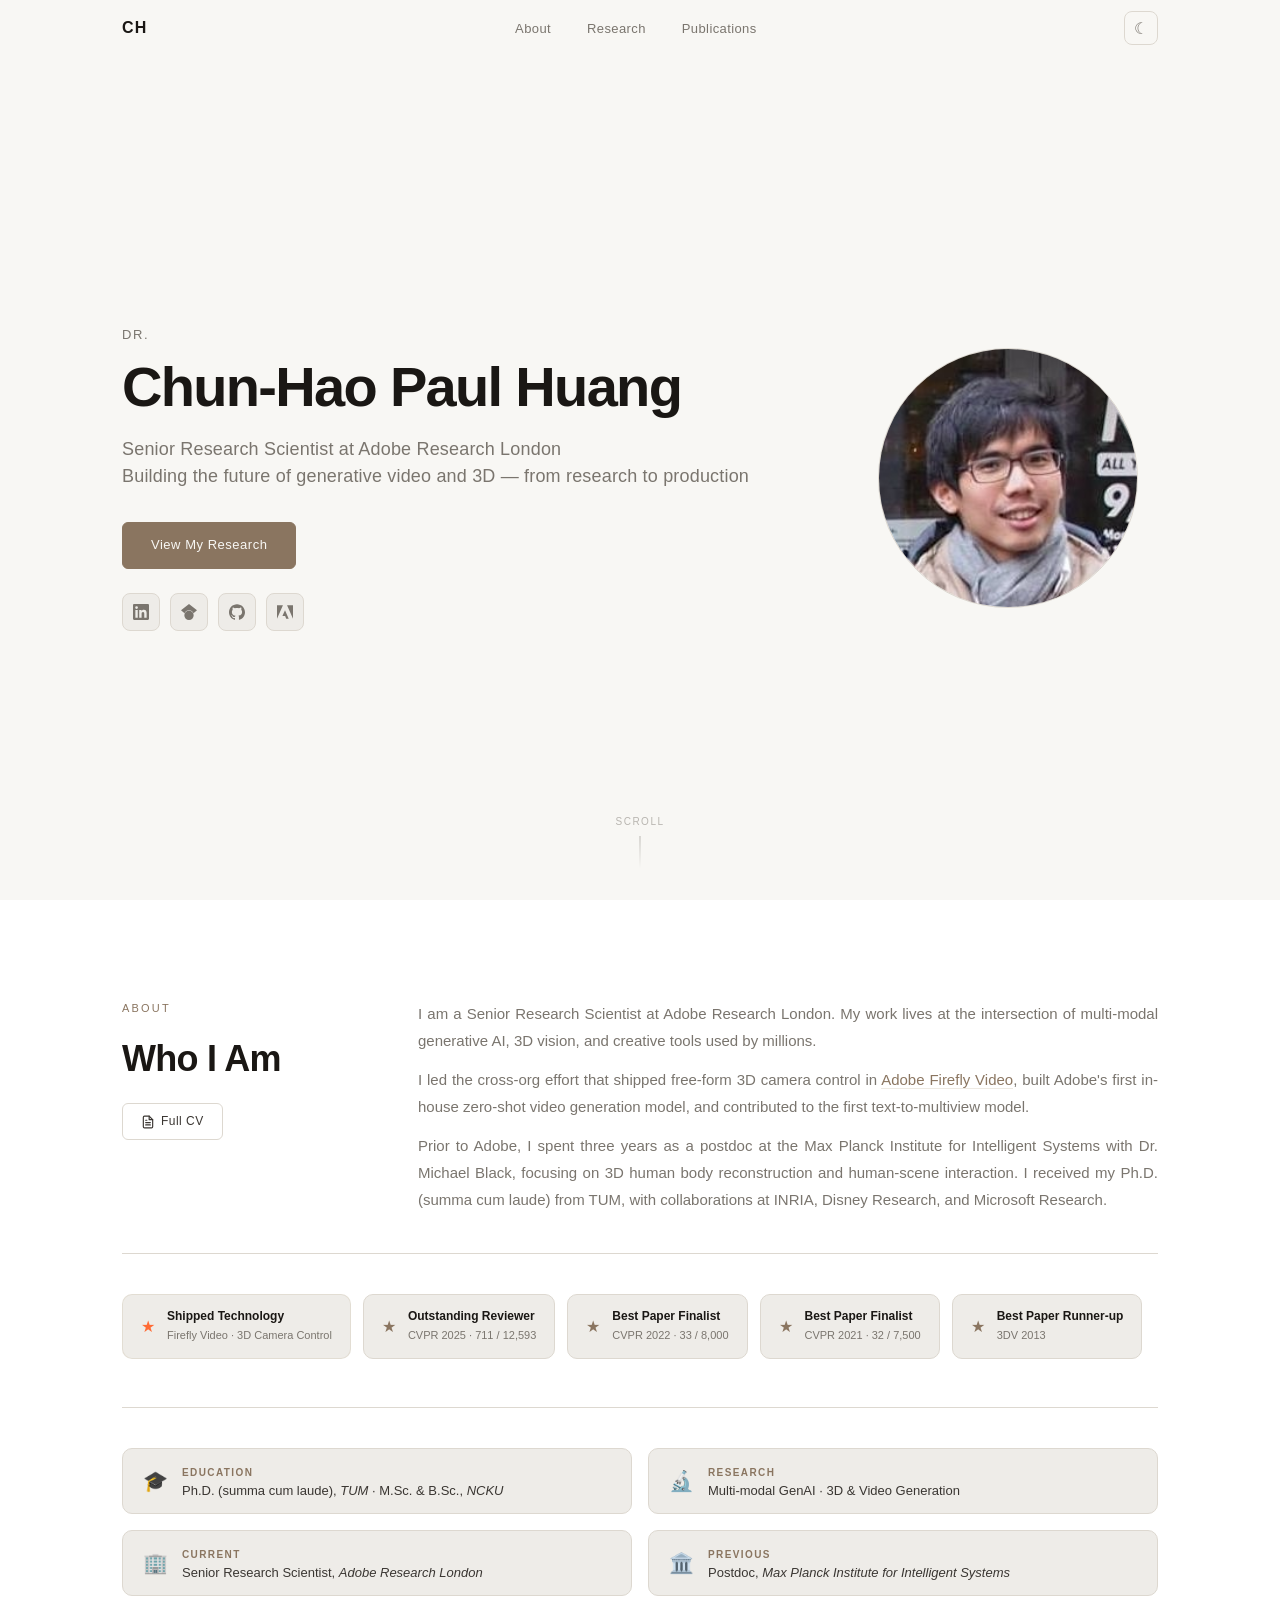
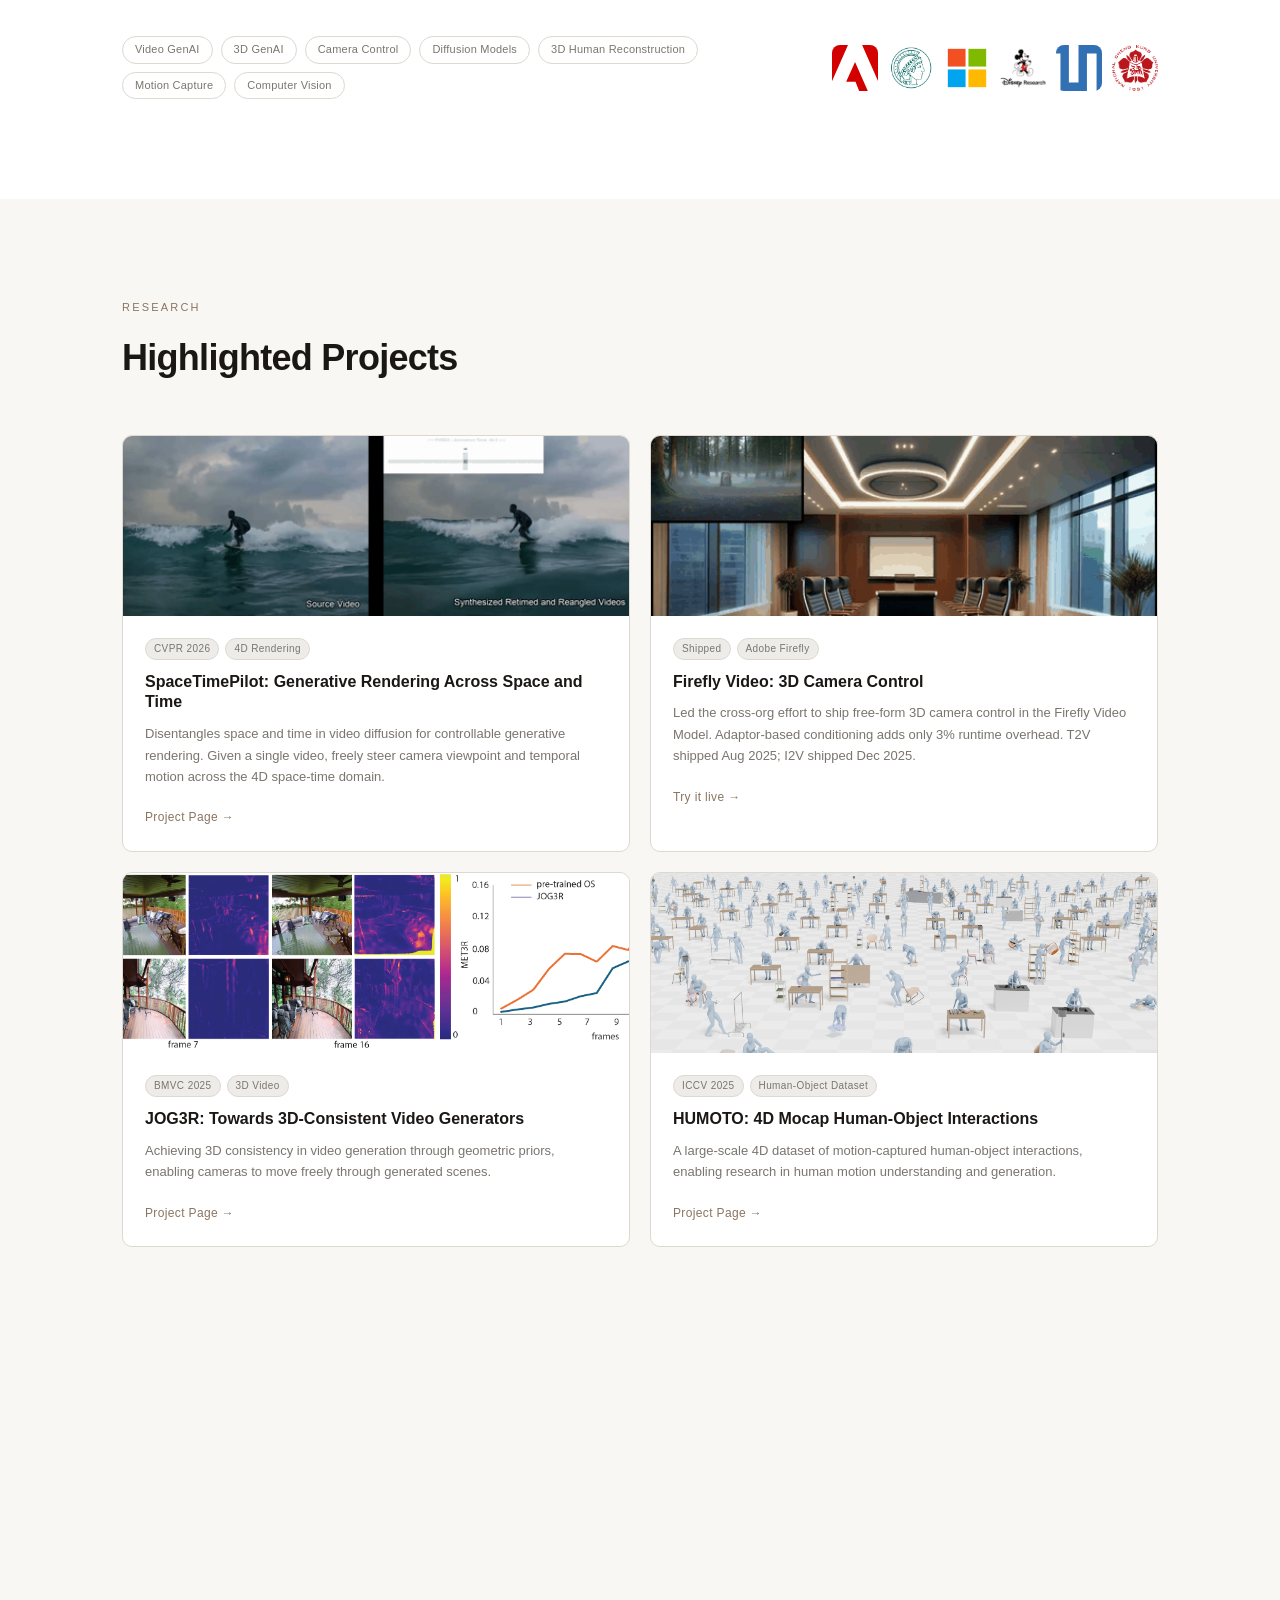
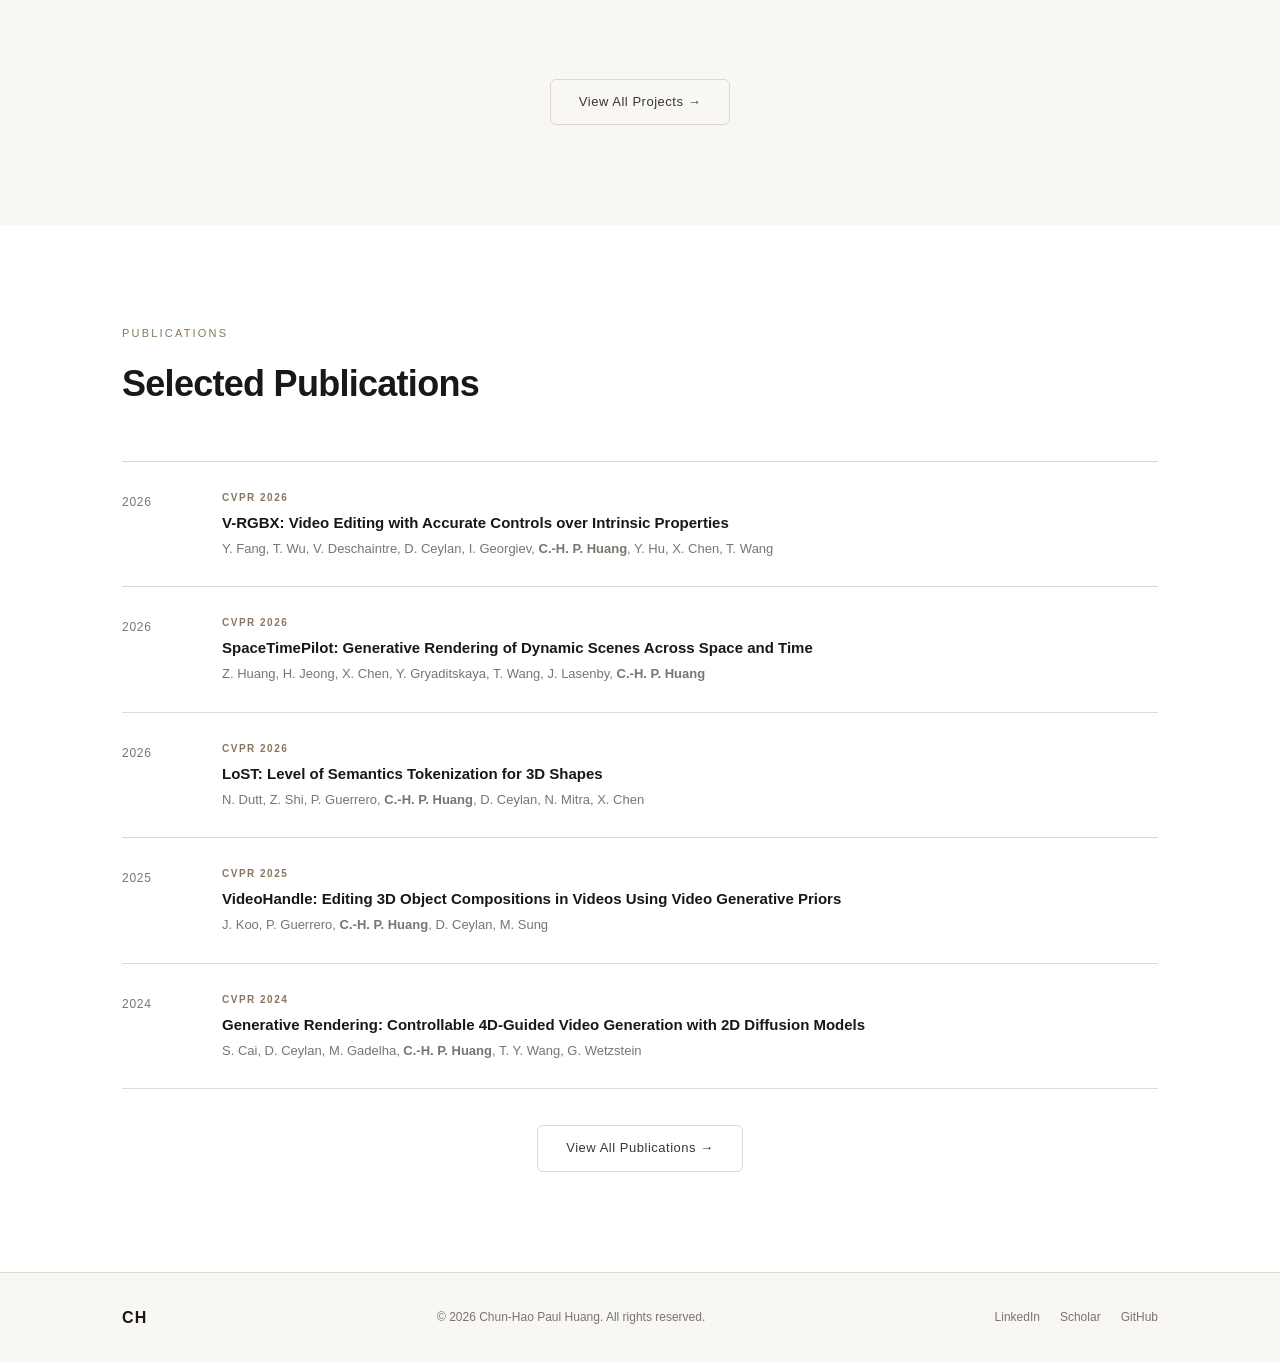
==== commit 6756ffff: "Add light/dark theme toggle with OS detection - Light theme with warm paper-toned palette via CSS cu" ====
--- a/index.html
+++ b/index.html
@@ -5,6 +5,7 @@
   <meta name="viewport" content="width=device-width, initial-scale=1.0" />
   <title>Dr. Chun-Hao Paul Huang</title>
   <link rel="stylesheet" href="style.css" />
+  <script>(function(){var t=localStorage.getItem('theme');if(t){if(t==='light')document.documentElement.setAttribute('data-theme','light');}else if(window.matchMedia&&window.matchMedia('(prefers-color-scheme: light)').matches){document.documentElement.setAttribute('data-theme','light');}})();</script>
 </head>
 <body>
 
@@ -17,7 +18,13 @@
         <li><a href="#research">Research</a></li>
         <li><a href="#publications">Publications</a></li>
       </ul>
-      <button class="nav-toggle" aria-label="Toggle menu">&#9776;</button>
+      <div class="nav-right">
+        <button class="theme-toggle" aria-label="Toggle theme">
+          <span class="icon-sun">&#9788;</span>
+          <span class="icon-moon">&#9790;</span>
+        </button>
+        <button class="nav-toggle" aria-label="Toggle menu">&#9776;</button>
+      </div>
     </div>
   </nav>
 
@@ -179,7 +186,7 @@
         </div>
         <div class="affiliations-row">
           <a href="https://research.adobe.com/" target="_blank" class="affiliation-logo"><img src="assets/logos/adobe.svg" alt="Adobe" /></a>
-          <a href="https://is.mpg.de/" target="_blank" class="affiliation-logo"><img src="assets/logos/mpi.png" alt="Max Planck Institute" /></a>
+          <a href="https://is.mpg.de/" target="_blank" class="affiliation-logo"><img src="assets/logos/mpi.png" alt="Max Planck Institute" class="logo-dark" /><img src="assets/logos/mpi_light.jpg" alt="Max Planck Institute" class="logo-light" /></a>
           <a href="https://www.microsoft.com/en-us/research/" target="_blank" class="affiliation-logo"><img src="assets/logos/microsoft.svg" alt="Microsoft" /></a>
           <a href="https://studios.disneyresearch.com/" target="_blank" class="affiliation-logo"><img src="assets/logos/disney.avif" alt="Disney Research" /></a>
           <a href="https://www.tum.de/en/" target="_blank" class="affiliation-logo"><img src="assets/logos/tum.svg" alt="TUM" /></a>
--- a/style.css
+++ b/style.css
@@ -11,10 +11,28 @@
   --accent: #c8b8a2;
   --accent2: #a09080;
   --white: #f5f5f5;
+  --nav-bg: rgba(13, 13, 13, 0.88);
+  --nav-mobile-bg: rgba(13, 13, 13, 0.96);
+  --card-shadow: rgba(0, 0, 0, 0.2);
   --font: 'Helvetica Neue', Helvetica, Arial, sans-serif;
   --nav-h: 56px;
   --radius: 10px;
   --transition: 0.35s cubic-bezier(0.25, 0.46, 0.45, 0.94);
+}
+
+[data-theme="light"] {
+  --bg: #f8f7f4;
+  --bg2: #ffffff;
+  --bg3: #eeece8;
+  --border: #ddd8d0;
+  --text: #3a3632;
+  --text-muted: #7a756e;
+  --accent: #8a7560;
+  --accent2: #6e5d4d;
+  --white: #1a1714;
+  --nav-bg: rgba(248, 247, 244, 0.92);
+  --nav-mobile-bg: rgba(248, 247, 244, 0.97);
+  --card-shadow: rgba(0, 0, 0, 0.06);
 }
 
 html { scroll-behavior: smooth; }
@@ -26,6 +44,7 @@
   line-height: 1.6;
   overflow-x: hidden;
   -webkit-font-smoothing: antialiased;
+  transition: background 0.4s ease, color 0.4s ease;
 }
 
 a { color: inherit; text-decoration: none; }
@@ -58,7 +77,7 @@
 }
 
 #navbar.scrolled {
-  background: rgba(13, 13, 13, 0.88);
+  background: var(--nav-bg);
   backdrop-filter: blur(16px);
   -webkit-backdrop-filter: blur(16px);
   box-shadow: 0 1px 0 var(--border);
@@ -104,6 +123,42 @@
   color: var(--white);
   font-size: 20px;
   cursor: pointer;
+}
+
+/* ===== Theme Toggle ===== */
+.theme-toggle {
+  background: none;
+  border: 1px solid var(--border);
+  color: var(--text-muted);
+  width: 34px;
+  height: 34px;
+  border-radius: 8px;
+  cursor: pointer;
+  display: flex;
+  align-items: center;
+  justify-content: center;
+  font-size: 16px;
+  transition: all var(--transition);
+  flex-shrink: 0;
+}
+
+.theme-toggle:hover {
+  color: var(--white);
+  border-color: var(--accent2);
+}
+
+.theme-toggle .icon-sun,
+.theme-toggle .icon-moon { display: none; }
+
+[data-theme="light"] .theme-toggle .icon-moon { display: block; }
+[data-theme="light"] .theme-toggle .icon-sun { display: none; }
+:root:not([data-theme="light"]) .theme-toggle .icon-sun { display: block; }
+:root:not([data-theme="light"]) .theme-toggle .icon-moon { display: none; }
+
+.nav-right {
+  display: flex;
+  align-items: center;
+  gap: 12px;
 }
 
 /* ===== Hero ===== */
@@ -472,7 +527,7 @@
 
 .affiliation-logo:hover {
   transform: translateY(-2px);
-  box-shadow: 0 4px 12px rgba(0, 0, 0, 0.3);
+  box-shadow: 0 4px 12px var(--card-shadow);
 }
 
 .affiliation-logo img {
@@ -480,6 +535,10 @@
   height: 100%;
   object-fit: cover;
 }
+
+.logo-light { display: none; }
+[data-theme="light"] .logo-dark { display: none; }
+[data-theme="light"] .logo-light { display: block; }
 
 /* ===== Research ===== */
 .research h2 {
@@ -507,7 +566,7 @@
 .project-card:hover {
   transform: translateY(-3px);
   border-color: var(--accent2);
-  box-shadow: 0 8px 24px rgba(0, 0, 0, 0.2);
+  box-shadow: 0 8px 24px var(--card-shadow);
 }
 
 .project-image {
@@ -758,7 +817,7 @@
     position: absolute;
     top: var(--nav-h);
     left: 0; right: 0;
-    background: rgba(13, 13, 13, 0.96);
+    background: var(--nav-mobile-bg);
     backdrop-filter: blur(16px);
     border-bottom: 1px solid var(--border);
     padding: 16px 32px;
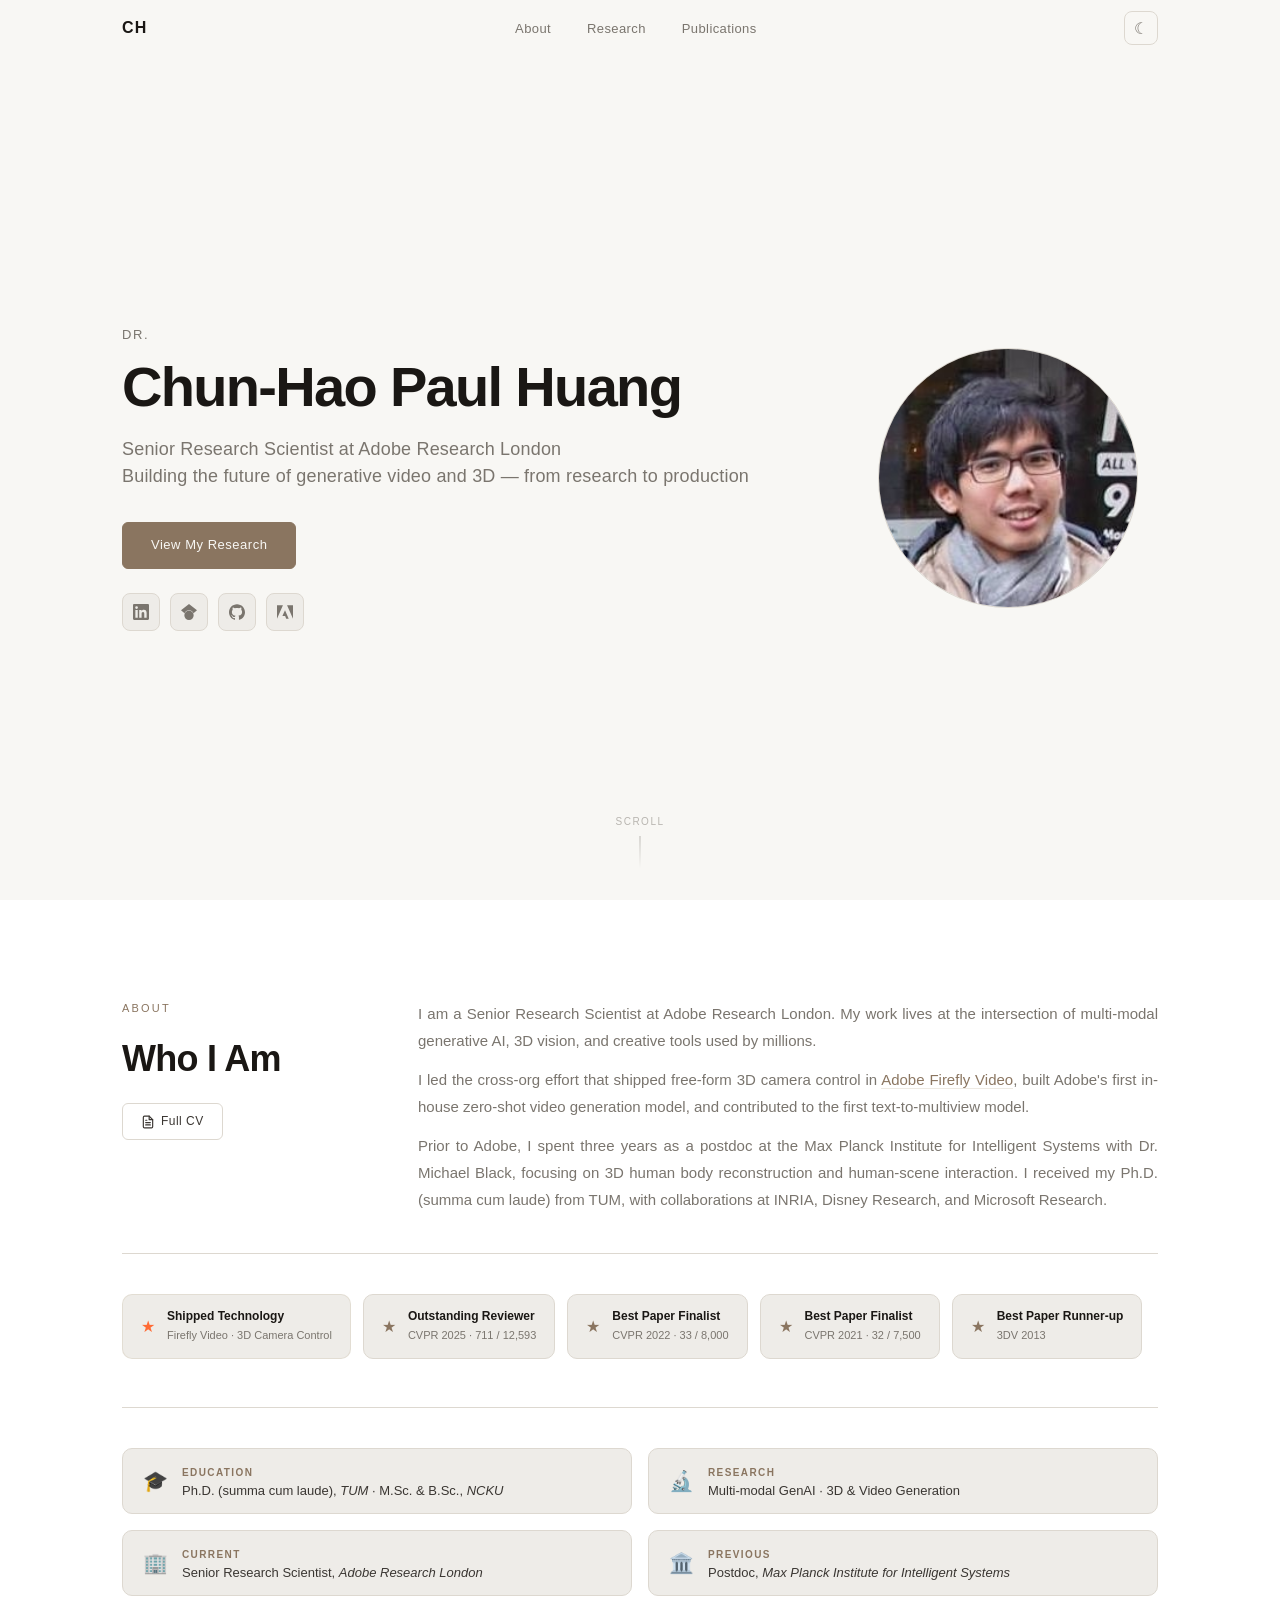
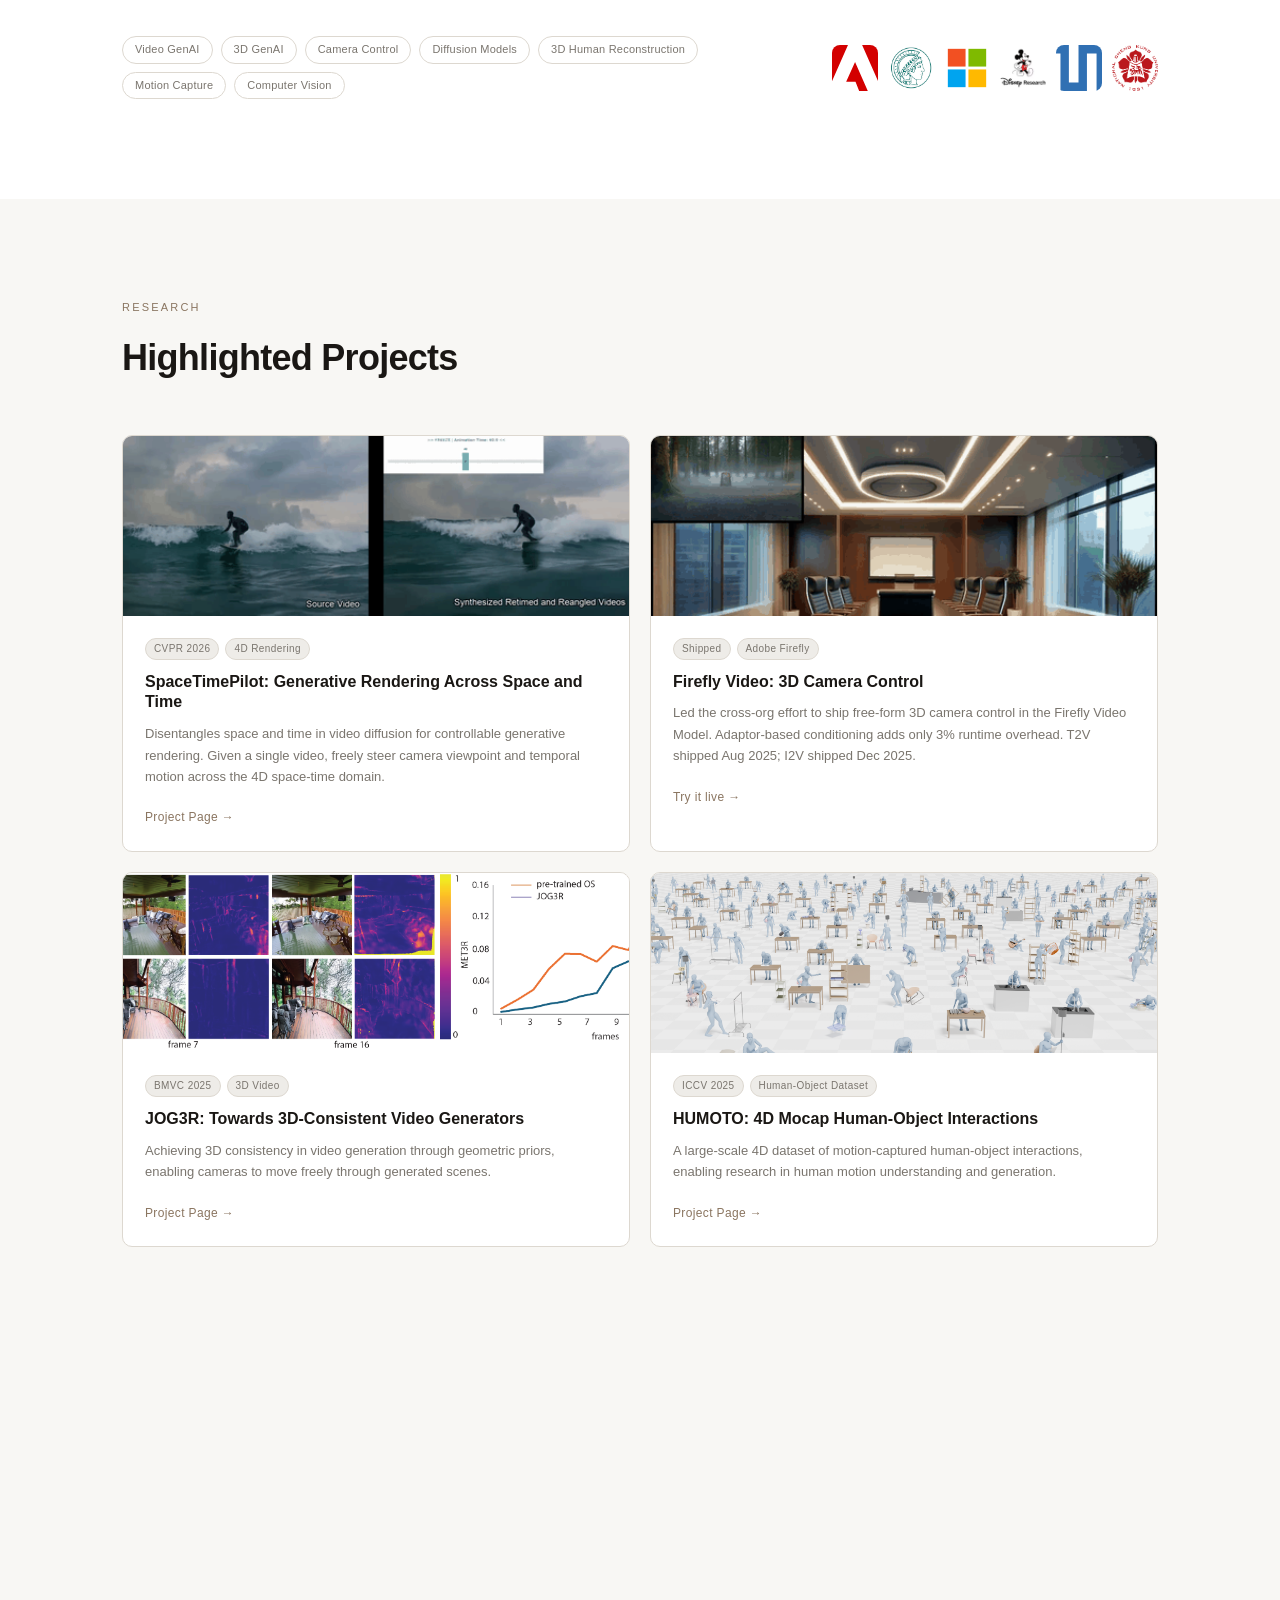
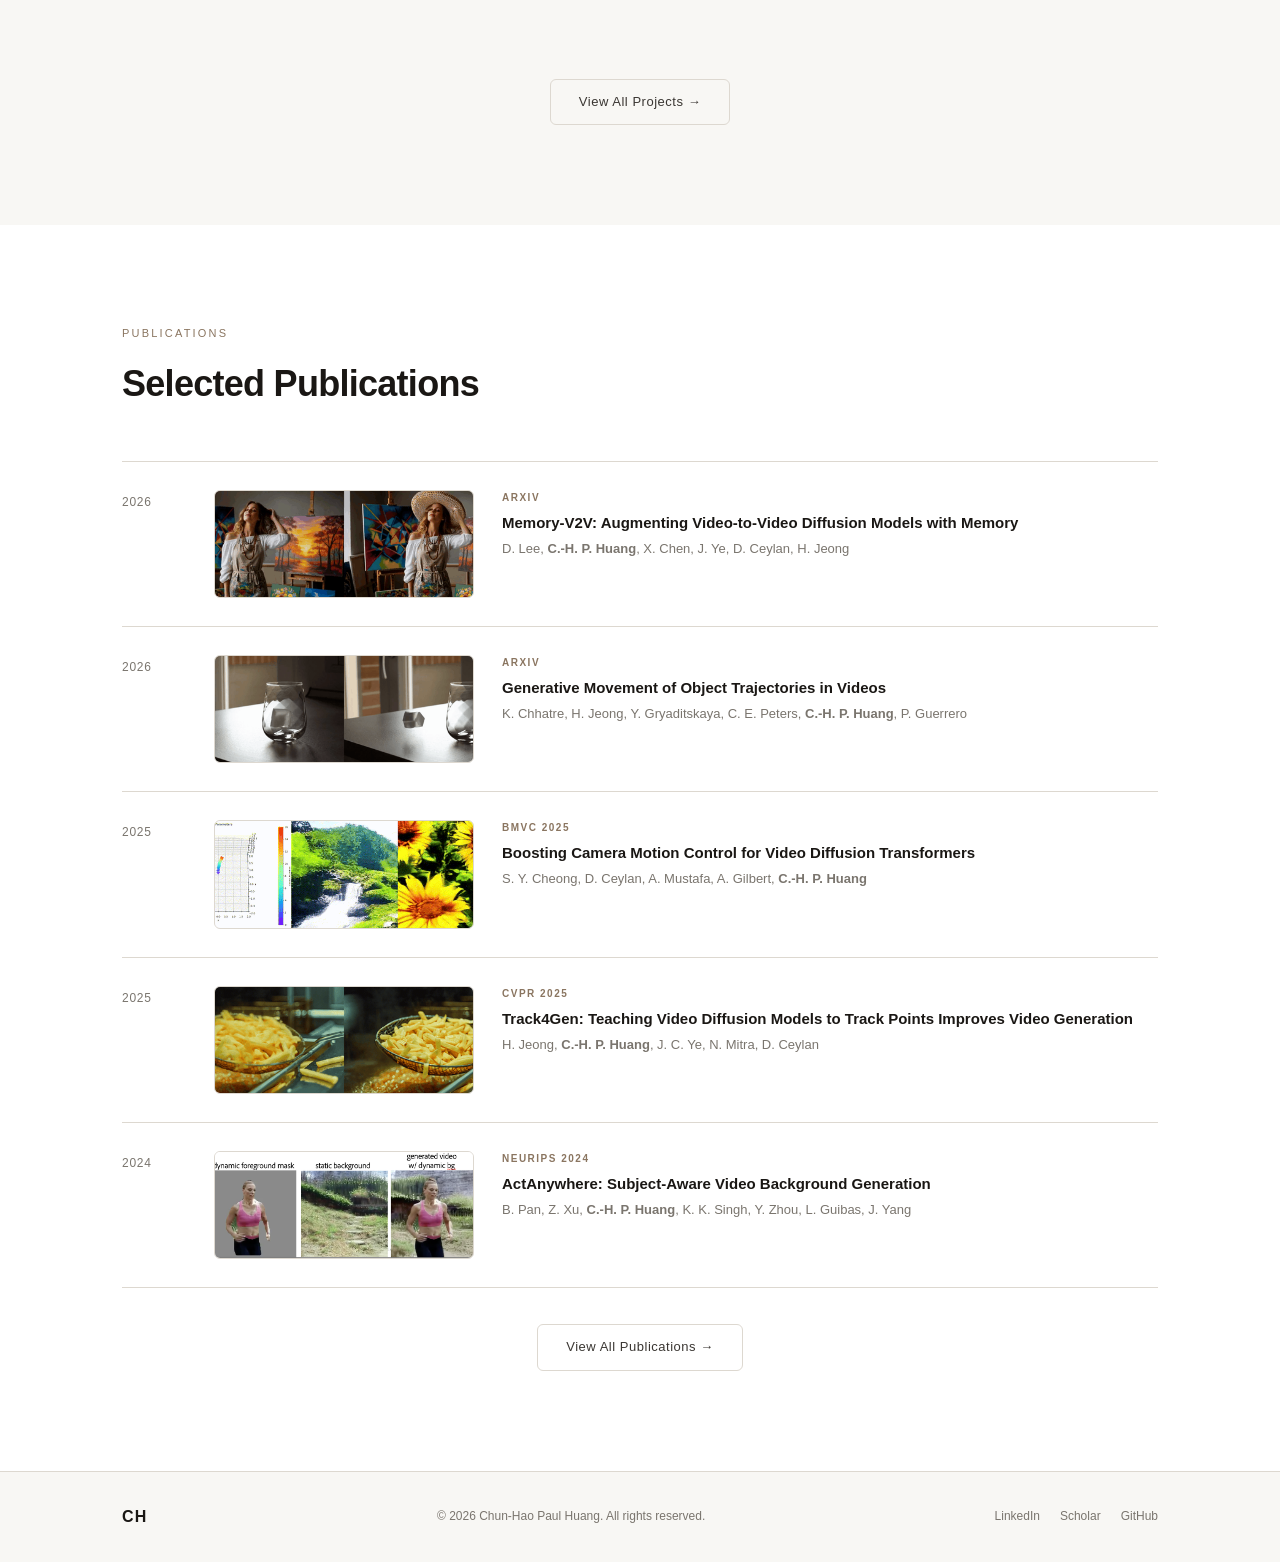
==== commit 44e32e67: "Add publication thumbnails and refactor layout Adds per-paper teaser thumbnails to both the full pub" ====
--- a/index.html
+++ b/index.html
@@ -306,7 +306,7 @@
     <div class="container">
       <div class="section-label">Publications</div>
       <h2>Selected Publications</h2>
-      <div id="pub-list" class="pub-list"></div>
+      <div id="pub-list" class="pub-list pub-list--with-thumb"></div>
       <div class="pub-footer">
         <a href="publications.html" class="btn btn-outline">View All Publications →</a>
       </div>
--- a/style.css
+++ b/style.css
@@ -654,7 +654,39 @@
   border-bottom: 1px solid var(--border);
 }
 
+.pub-list--with-thumb .pub-item {
+  grid-template-columns: 64px 260px 1fr;
+  align-items: start;
+}
+
 .pub-item:first-child { border-top: 1px solid var(--border); }
+
+.pub-thumb {
+  aspect-ratio: 12 / 5;
+  width: 100%;
+  background: var(--bg3);
+  border-radius: 6px;
+  overflow: hidden;
+  border: 1px solid var(--border);
+}
+
+.pub-thumb a { display: block; width: 100%; height: 100%; }
+
+.pub-thumb img {
+  width: 100%;
+  height: 100%;
+  object-fit: cover;
+  object-position: center;
+  transition: transform 0.4s ease;
+}
+
+.pub-thumb a:hover img { transform: scale(1.04); }
+
+.pub-thumb--empty {
+  background: transparent;
+  border: 1px dashed var(--border);
+  opacity: 0.35;
+}
 
 .pub-year {
   font-size: 12px;
@@ -797,12 +829,15 @@
     padding-bottom: 64px;
   }
   .hero-visual { flex: unset; }
+  .hero-name { white-space: normal; }
   .hero-actions { justify-content: center; }
   .hero-social { justify-content: center; }
   .hero-scroll-hint { display: none; }
   .about-header { grid-template-columns: 1fr; gap: 24px; }
+  .about-bio p { text-align: left; }
   .about-details-grid { grid-template-columns: 1fr; }
   .about-footer { flex-direction: column; align-items: flex-start; }
+  .affiliations-row { flex-wrap: wrap; }
   .projects-grid { grid-template-columns: 1fr; }
   .detail-body { white-space: normal; }
 }
@@ -824,6 +859,11 @@
     gap: 16px;
   }
   .nav-toggle { display: block; }
+  .hero-avatar { width: 200px; height: 200px; }
+  .hero-tagline { font-size: 15px; }
   .pub-item { grid-template-columns: 1fr; gap: 6px; }
+  .pub-list--with-thumb .pub-item { grid-template-columns: 1fr; gap: 10px; }
+  .pub-list--with-thumb .pub-thumb { max-width: 320px; }
+  .pub-list--with-thumb .pub-thumb--empty { display: none; }
   .footer-inner { flex-direction: column; align-items: center; text-align: center; }
 }
